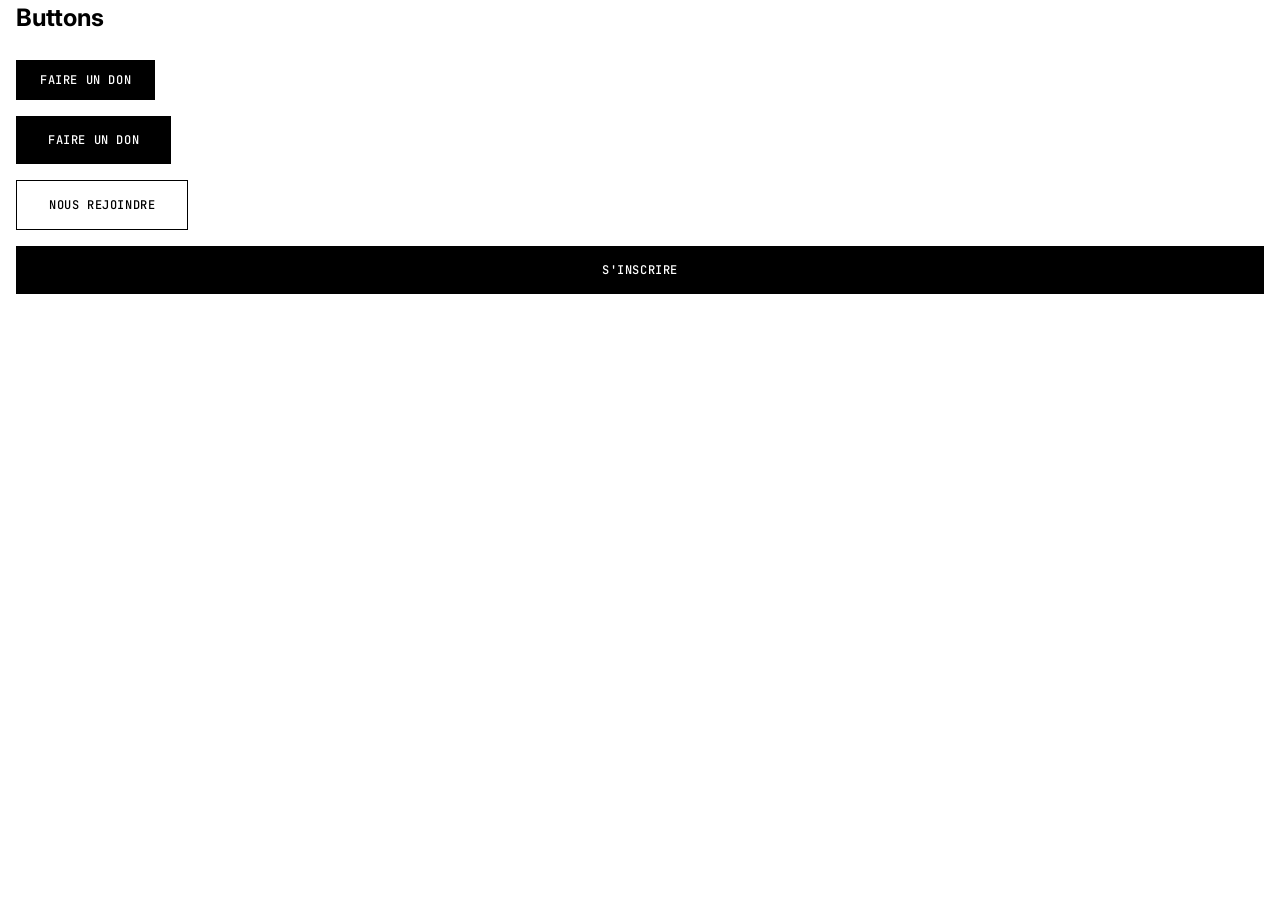
==== components.html @ 37925cc7 "refactor(component/button): rename css variables and update references in html" ====
<!DOCTYPE html>
<html lang="en">

<head>
    <meta charset="UTF-8">
    <meta name="viewport" content="width=device-width, initial-scale=1.0">
    <title>Components | Mayela</title>

    <link rel="preconnect" href="https://fonts.googleapis.com">
    <link rel="preconnect" href="https://fonts.gstatic.com" crossorigin>
    <link
        href="https://fonts.googleapis.com/css2?family=Inter:ital,opsz,wght@0,14..32,100..900;1,14..32,100..900&family=JetBrains+Mono:ital,wght@0,100..800;1,100..800&display=swap"
        rel="stylesheet">

    <link rel="stylesheet" href="css/index.css">
</head>

<body>

    <!-- Commencer sur la version mobile (mobile-first) -->
    <!-- Exemple component button -->
    <section class="layout-base">
        <h2>Buttons</h2>
        <br />
        <!-- les classe flex, column, flex-start sont dans le fichier css/tools/layout -->
        <div class="flex column flex-start">
            <!-- button primary [small] -->
            <button class="button__small button-primary">Faire un don</button>

            <!-- button primary -->
            <button class="button button-primary">Faire un don</button>

            <!-- button secondary -->
            <button class="button button-secondary">Nous rejoindre</button>

            <!-- button primary [Large] -->
            <button class="button__large button-primary">S'inscrire</button>
        </div>
    </section>

</body>

</html>
---- css/index.css ----
/* Base tools */
@import "./tools/reset.css";
@import "./tools/typography.css";
@import "./tools/layout.css";

/* components */
@import "./components/button.css";

/* sections */

/* Variable css */
:root {
  /* container */
  --container-padding: var(--space-xl);

  /* font */
  --font-mono: "JetBrains Mono", monospace;
  --font-sans: "inter", sans-serif;

  /* space */
  --space-base: 1rem;
  --space-xs: 0.375rem;
  --space-sm: 0.75rem;
  --space-md: 1.5rem;
  --space-lg: 2rem;

  /* text */
  --text-base: 16px;
  --text-xs: 12px;
  --text-sm: 14px;
  --text-md: var(--text-base);
  --text-lg: 18px;
  --text-xl: 24px;
  --text-2xl: 32px;

  /* Background */
  --background: #ffffff;
  --color: #ffffff;

  /* Buttons */
  --leading-button: 16px;
  --button-background-primary: #000000;
  --button-background-secondary: transparent;
  --button-color-primary: var(--color);
  --button-color-secondary: #000000;

  /* Border */
  --border-color-primary: #000000;
  --border-base: 0.666667px;
}

body {
  width: 100%;
  height: 100%;
  background-color: var(--background);
}
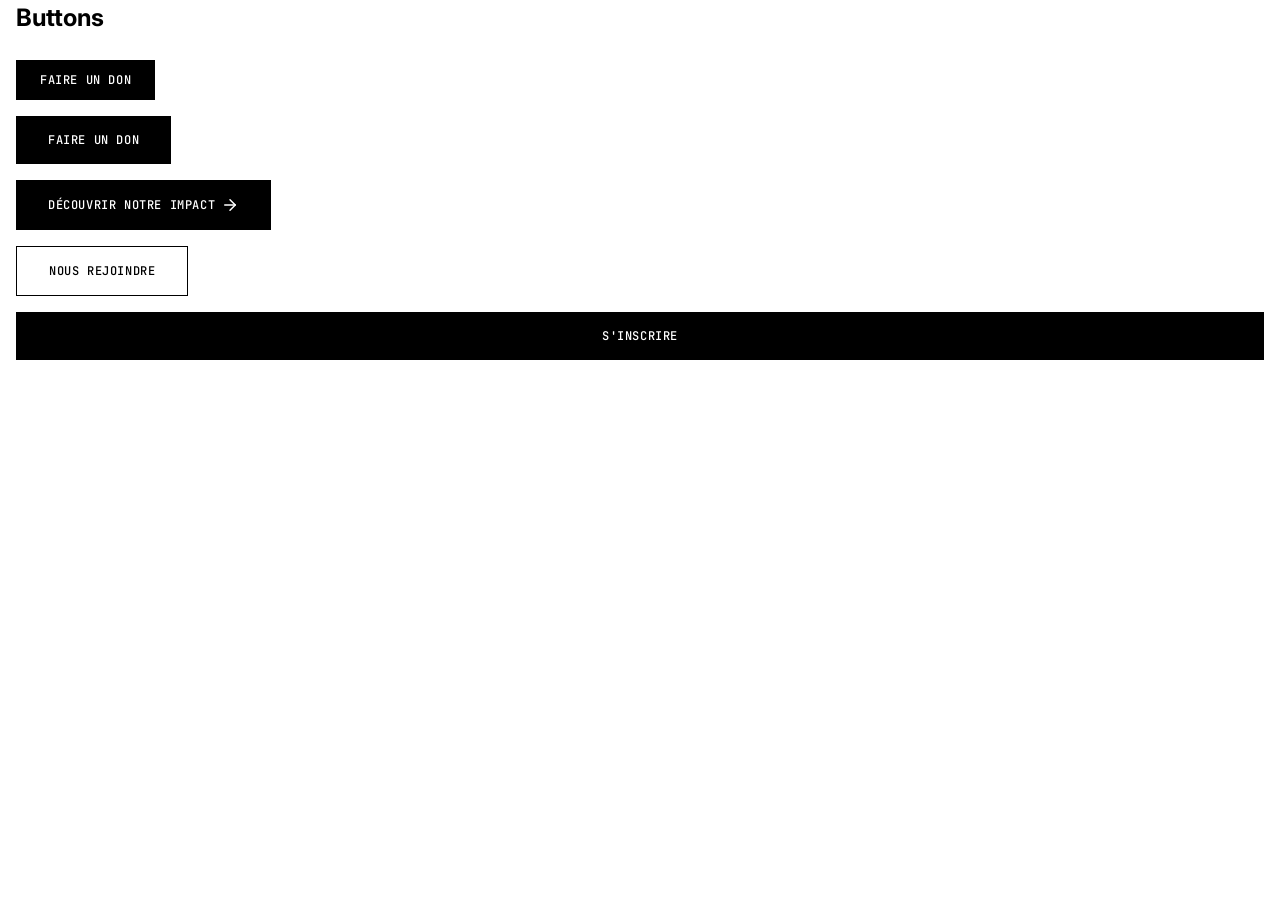
==== commit 66321bb6: "feat(component/button): add icon state" ====
--- a/components.html
+++ b/components.html
@@ -30,6 +30,17 @@
             <!-- button primary -->
             <button class="button button-primary">Faire un don</button>
 
+            <!-- button primary [icon] -->
+            <button class="button__icon button-primary">
+                Découvrir notre impact
+                <svg xmlns="http://www.w3.org/2000/svg" width="18" height="18" viewBox="0 0 24 24" fill="none"
+                    stroke="currentColor" stroke-width="2" stroke-linecap="round" stroke-linejoin="round"
+                    class="lucide lucide-arrow-right-icon lucide-arrow-right">
+                    <path d="M5 12h14" />
+                    <path d="m12 5 7 7-7 7" />
+                </svg>
+            </button>
+
             <!-- button secondary -->
             <button class="button button-secondary">Nous rejoindre</button>
 
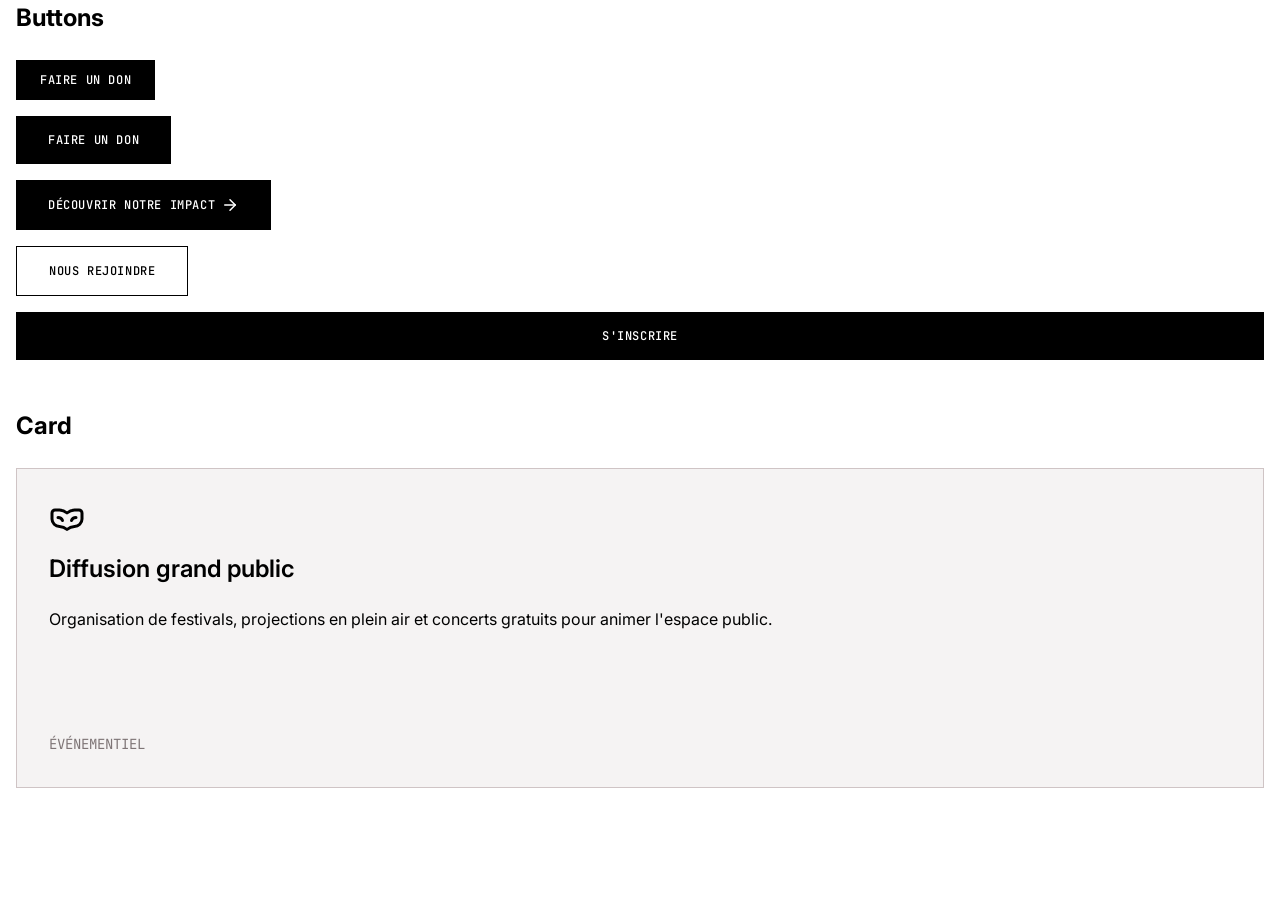
==== commit 8b508807: "feat(component/card): add card" ====
--- a/components.html
+++ b/components.html
@@ -49,6 +49,41 @@
         </div>
     </section>
 
+    <br />
+    <br />
+    <!--  -->
+
+    <section class="layout-base">
+        <h2>Card</h2>
+        <br />
+        <!-- les classe flex, column, flex-start sont dans le fichier css/tools/layout -->
+        <div class="flex column">
+            <div class="card">
+                <div class="card-top">
+                    <div class="flex column">
+                        <svg xmlns="http://www.w3.org/2000/svg" viewBox="0 0 24 24" fill="none" stroke="currentColor"
+                            stroke-width="2" stroke-linecap="round" stroke-linejoin="round" class="card-icon">
+                            <path d="M18 11c-1.5 0-2.5.5-3 2" />
+                            <path
+                                d="M4 6a2 2 0 0 0-2 2v4a5 5 0 0 0 5 5 8 8 0 0 1 5 2 8 8 0 0 1 5-2 5 5 0 0 0 5-5V8a2 2 0 0 0-2-2h-3a8 8 0 0 0-5 2 8 8 0 0 0-5-2z" />
+                            <path d="M6 11c1.5 0 2.5.5 3 2" />
+                        </svg>
+                        <h3 class="card-title">Diffusion grand public</h3>
+                        <p class="card-description">Organisation de festivals,
+                            projections en plein air et concerts gratuits pour animer l'espace public.</p>
+                    </div>
+                </div>
+                <div class="card-bottom">
+                    <span class="card-label">Événementiel</span>
+                </div>
+            </div>
+
+            <br />
+
+        </div>
+    </section>
+
+
 </body>
 
 </html>
--- a/css/index.css
+++ b/css/index.css
@@ -5,6 +5,7 @@
 
 /* components */
 @import "./components/button.css";
+@import "./components/card.css";
 
 /* sections */
 
@@ -36,6 +37,7 @@
   /* Background */
   --background: #ffffff;
   --color: #ffffff;
+  --color-secondary: rgb(126, 117, 118);
 
   /* Buttons */
   --leading-button: 16px;
@@ -46,7 +48,12 @@
 
   /* Border */
   --border-color-primary: #000000;
+  --border-color-secondary: rgb(207, 196, 197);
   --border-base: 0.666667px;
+
+  /* Card */
+  --background-card: #f5f3f3;
+  --leading-card: 32px;
 }
 
 body {
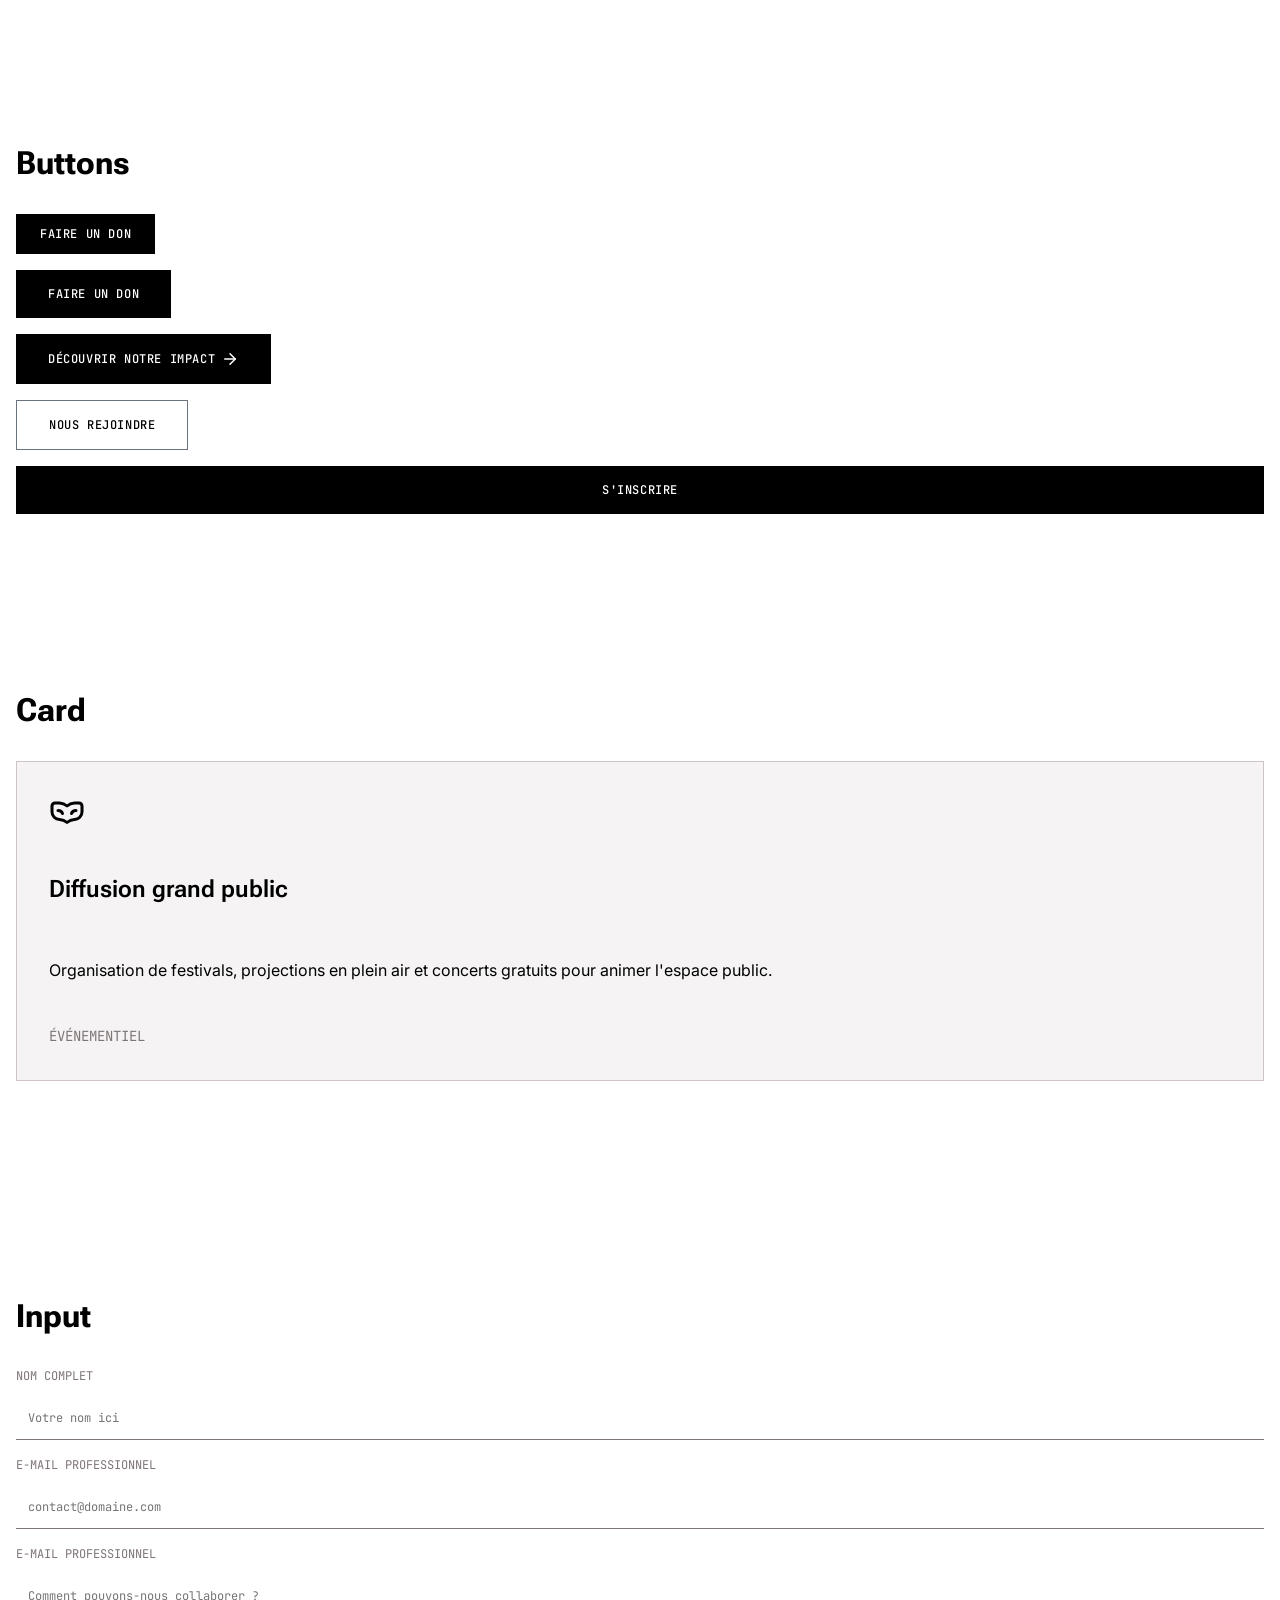
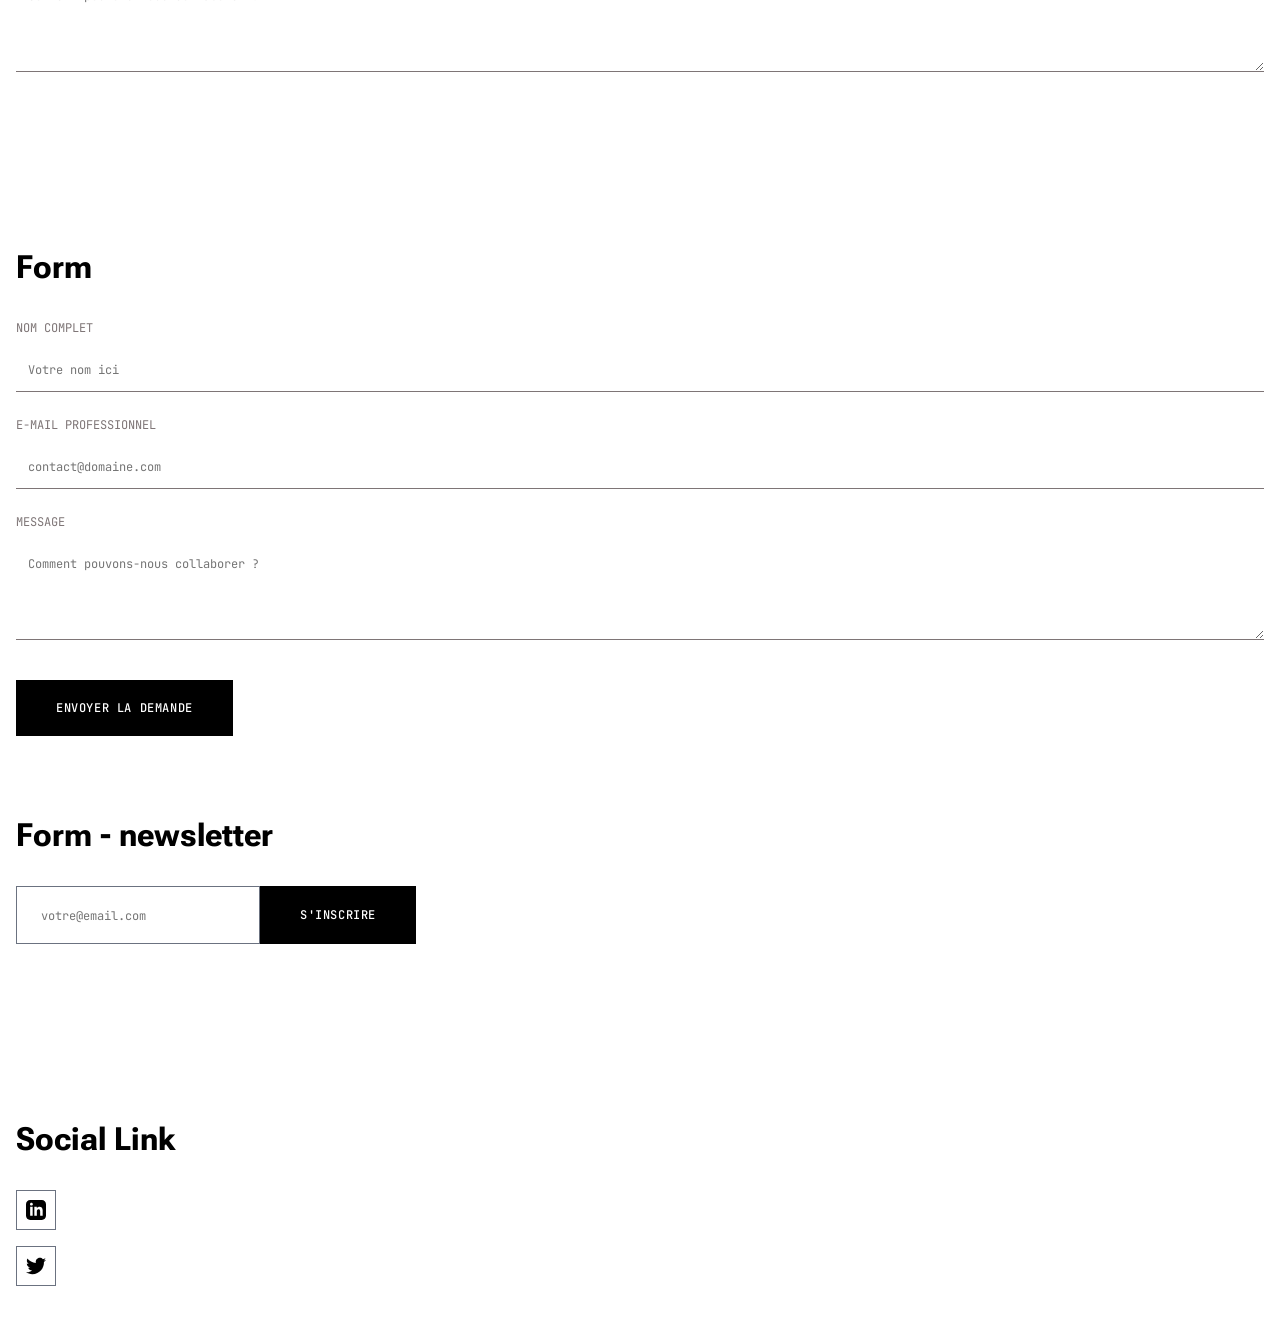
==== commit 14b79e4e: "feat(components): add Input, Form, Form-newslettern, Social Link" ====
--- a/components.html
+++ b/components.html
@@ -21,7 +21,6 @@
     <!-- Exemple component button -->
     <section class="layout-base">
         <h2>Buttons</h2>
-        <br />
         <!-- les classe flex, column, flex-start sont dans le fichier css/tools/layout -->
         <div class="flex column flex-start">
             <!-- button primary [small] -->
@@ -49,13 +48,10 @@
         </div>
     </section>
 
-    <br />
-    <br />
     <!--  -->
 
     <section class="layout-base">
         <h2>Card</h2>
-        <br />
         <!-- les classe flex, column, flex-start sont dans le fichier css/tools/layout -->
         <div class="flex column">
             <div class="card">
@@ -84,6 +80,108 @@
     </section>
 
 
+
+    <section class="layout-base">
+        <h2>Input</h2>
+        <!-- les classe flex, column, flex-start sont dans le fichier css/tools/layout -->
+        <div class="flex column">
+            <div class="input-group">
+                <label class="input-label" for="name">Nom Complet</label>
+                <input class="input" id="name" name="name" placeholder="Votre nom ici" type="text" autocomplete="name">
+            </div>
+
+            <div class="input-group">
+                <label class="input-label" for="email">E-mail Professionnel</label>
+                <input class="input" id="email" name="email" placeholder="contact@domaine.com" type="email"
+                    autocomplete="email">
+            </div>
+
+            <div class="input-group">
+                <label class="input-label" for="message">E-mail Professionnel</label>
+                <textarea class="textarea" id="message" name="message" placeholder="Comment pouvons-nous collaborer ?"
+                    type="email" autocomplete="message" rows="4"></textarea>
+            </div>
+        </div>
+    </section>
+
+    <section class="layout-base">
+        <h2>Form</h2>
+        <!-- les classe flex, column, flex-start sont dans le fichier css/tools/layout -->
+        <div class="flex column">
+            <form class="form">
+                <fieldset class="field">
+                    <legend>Vos informations</legend>
+                    <div class="input-group">
+                        <label class="input-label" for="name">Nom Complet</label>
+                        <input class="input" id="name" name="name" placeholder="Votre nom ici" type="text"
+                            autocomplete="name">
+                    </div>
+
+                    <div class="input-group">
+                        <label class="input-label" for="email">E-mail Professionnel</label>
+                        <input class="input" id="email" name="email" placeholder="contact@domaine.com" type="email"
+                            autocomplete="email">
+                    </div>
+
+                    <div class="input-group">
+                        <label class="input-label" for="message">Message</label>
+                        <textarea class="textarea" id="message" name="message"
+                            placeholder="Comment pouvons-nous collaborer ?" autocomplete="off" rows="4"></textarea>
+                    </div>
+                </fieldset>
+                <button class="button button-primary" type="submit">
+                    Envoyer la demande
+                </button>
+            </form>
+        </div>
+
+
+        <br>
+        <br>
+
+        <h2>Form - newsletter</h2>
+        <div class="flex column">
+            <form class="form__newsletter">
+                <fieldset>
+                    <legend>Vos informations</legend>
+                    <div class="input-group__newsletter">
+                        <input class="input__newsletter" id="email" name="email" placeholder="votre@email.com"
+                            type="email" autocomplete="name">
+                    </div>
+                </fieldset>
+                <button class="button button-primary" type="submit">
+                    S'inscrire
+                </button>
+            </form>
+        </div>
+    </section>
+
+
+    <section class="layout-base">
+        <h2>Social Link</h2>
+
+        <div class="flex column">
+            <a class="social-link" href="#">
+                <svg class="social-link__icon" viewBox="0 0 24 24">
+                    <path
+                        d="M19 0h-14c-2.761 0-5 2.239-5 5v14c0 2.761 2.239 5 5 5h14c2.762 0 5-2.239 5-5v-14c0-2.761-2.238-5-5-5zm-11 19h-3v-11h3v11zm-1.5-12.268c-.966 0-1.75-.79-1.75-1.764s.784-1.764 1.75-1.764 1.75.79 1.75 1.764-.783 1.764-1.75 1.764zm13.5 12.268h-3v-5.604c0-3.368-4-3.113-4 0v5.604h-3v-11h3v1.765c1.396-2.586 7-2.777 7 2.476v6.759z">
+                    </path>
+                </svg>
+            </a>
+
+            <a class="social-link" href="#">
+                <svg class="social-link__icon" viewBox="0 0 24 24">
+                    <path
+                        d="M24 4.557c-.883.392-1.832.656-2.828.775 1.017-.609 1.798-1.574 2.165-2.724-.951.564-2.005.974-3.127 1.195-.897-.957-2.178-1.555-3.594-1.555-3.179 0-5.515 2.966-4.797 6.045-4.091-.205-7.719-2.165-10.148-5.144-1.29 2.213-.669 5.108 1.523 6.574-.806-.026-1.566-.247-2.229-.616-.054 2.281 1.581 4.415 3.949 4.89-.693.188-1.452.232-2.224.084.626 1.956 2.444 3.379 4.6 3.419-2.07 1.623-4.678 2.348-7.29 2.04 2.179 1.397 4.768 2.212 7.548 2.212 9.142 0 14.307-7.721 13.995-14.646.962-.695 1.797-1.562 2.457-2.549z">
+                    </path>
+                </svg>
+            </a>
+
+
+        </div>
+    </section>
+
+
 </body>
 
 </html>
--- a/css/index.css
+++ b/css/index.css
@@ -1,3 +1,5 @@
+@import url("https://fonts.googleapis.com/css2?family=Roboto+Flex:opsz,wght,XOPQ,XTRA,YOPQ,YTDE,YTFI,YTLC,YTUC@8..144,100..1000,96,468,79,-203,738,514,712&display=swap");
+
 /* Base tools */
 @import "./tools/reset.css";
 @import "./tools/typography.css";
@@ -6,6 +8,9 @@
 /* components */
 @import "./components/button.css";
 @import "./components/card.css";
+@import "./components/input.css";
+@import "./components/form.css";
+@import "./components/social-link.css";
 
 /* sections */
 
@@ -47,7 +52,7 @@
   --button-color-secondary: #000000;
 
   /* Border */
-  --border-color-primary: #000000;
+  --border-color-primary: rgb(107, 114, 128);
   --border-color-secondary: rgb(207, 196, 197);
   --border-base: 0.666667px;
 
@@ -60,4 +65,190 @@
   width: 100%;
   height: 100%;
   background-color: var(--background);
-}
+  font-family: "Roboto Flex", sans-serif;
+}
+* {
+  scroll-behavior: smooth;
+}
+body p {
+  line-height: 2;
+}
+
+/* NAVEBAR STYLE */
+
+.navbar_bloc {
+  position: sticky;
+  top: 0px;
+
+  background-color: #fbf9f8;
+  padding-bottom: 1rem;
+  padding-top: 1rem;
+  border-bottom: 0.1px solid rgba(128, 128, 128, 0.466);
+}
+.navbar_bloc .base_width {
+  display: flex;
+  justify-content: space-between;
+  align-items: center;
+
+  flex-wrap: wrap;
+}
+.navbar_bloc .navbar_logo {
+  font-size: 1.5rem;
+  font-weight: bold;
+  text-transform: capitalize;
+}
+
+.navbar_bloc .base_width .navebar_links {
+  list-style-type: none;
+  list-style: none;
+  margin: 0;
+  padding: 0;
+
+  font-weight: 500;
+}
+.navbar_bloc .base_width .navebar_links li {
+  display: inline-block;
+}
+.navbar_bloc .base_width .navebar_links li a {
+  text-decoration: none;
+  display: inline-block;
+  padding: 0.5rem 0.1rem;
+  margin-left: 0.7rem;
+  margin-right: 0.7rem;
+  font-size: 0.96rem;
+
+  color: var(--color-secondary);
+  text-transform: capitalize;
+  border-bottom: 2px solid transparent;
+}
+.navbar_bloc .base_width .navebar_links li:first-child a {
+  color: var(--border-color-primary);
+  border-bottom: 2px solid var(--border-color-primary);
+}
+
+.navbar_bloc .base_width .navebar_links li:hover a {
+  color: var(--border-color-primary);
+  border-bottom: 2px solid var(--border-color-primary);
+}
+.navbar_bloc .navbar_btn_don {
+  color: var(--color);
+
+  transition: 0.3s all ease-in-out;
+}
+
+@media screen and (max-width: 768px) {
+  .navbar_bloc .base_width {
+    justify-content: center;
+    align-items: center;
+  }
+  .navbar_bloc .base_width .navebar_links {
+    width: 100%;
+    text-align: center;
+  }
+}
+
+/* header heros  */
+.hero_section {
+  background-color: rgb(255, 254, 254);
+  min-height: 65vh;
+  display: flex;
+  justify-content: space-between;
+  align-items: center;
+  padding-right: 5rem;
+  padding-left: 5rem;
+}
+.principal_container {
+  display: flex;
+  justify-content: space-around;
+  align-items: center;
+  gap: 52px;
+}
+
+.left_box .small_title {
+  color: var(--border-color-secondary);
+  font-size: 0.9rem;
+}
+
+.btn-group {
+  margin-top: 20px;
+  margin-bottom: 20px;
+  display: inline-flex;
+}
+.btn-group button:first-child {
+  margin-right: 2rem;
+}
+.left_box h1 {
+  font-weight: 500;
+  line-height: 1.1;
+}
+.left_box .description-title {
+  color: var(--color-secondary);
+}
+
+@media screen and (max-width: 768px) {
+  .hero_section {
+    padding-right: 0rem;
+    padding-left: 0rem;
+  }
+  .principal_container {
+    flex-wrap: wrap;
+    row-gap: 52px;
+    column-gap: 0px;
+  }
+
+  .left_box {
+    text-align: center;
+  }
+}
+
+@media screen and (max-width: 375px) {
+  .base_width {
+    width: 97%;
+    margin: auto;
+  }
+}
+
+/* NOS CHIFFRES */
+.chiffre_section {
+  background-color: var(--border-color-primary);
+  color: var(--color);
+}
+.chiffre_section h2 {
+  text-align: center;
+}
+
+.chiffre_section .chiffre_content {
+  display: flex;
+  justify-content: space-around;
+}
+
+.chiffre_section .chiffre_content .big_title_chiffre {
+  margin-top: 0.2rem;
+  margin-bottom: 2rem;
+  font-size: 2.5rem;
+  line-height: 3rem;
+  font-weight: 700;
+}
+.chiffre_section .chiffre_content article {
+  width: 30%;
+}
+.chiffre_section .chiffre_content .small_title {
+  text-transform: uppercase;
+  color: var(--border-color-secondary);
+}
+
+@media screen and (max-width: 768px) {
+  .chiffre_section .chiffre_content {
+    flex-wrap: wrap;
+  }
+  .chiffre_section .chiffre_content article {
+    width: 100%;
+  }
+
+  .chiffre_section .chiffre_content .big_title_chiffre {
+    margin-top: 0rem;
+    margin-bottom: 2rem;
+    font-size: 1.8rem;
+    line-height: 1rem;
+  }
+}
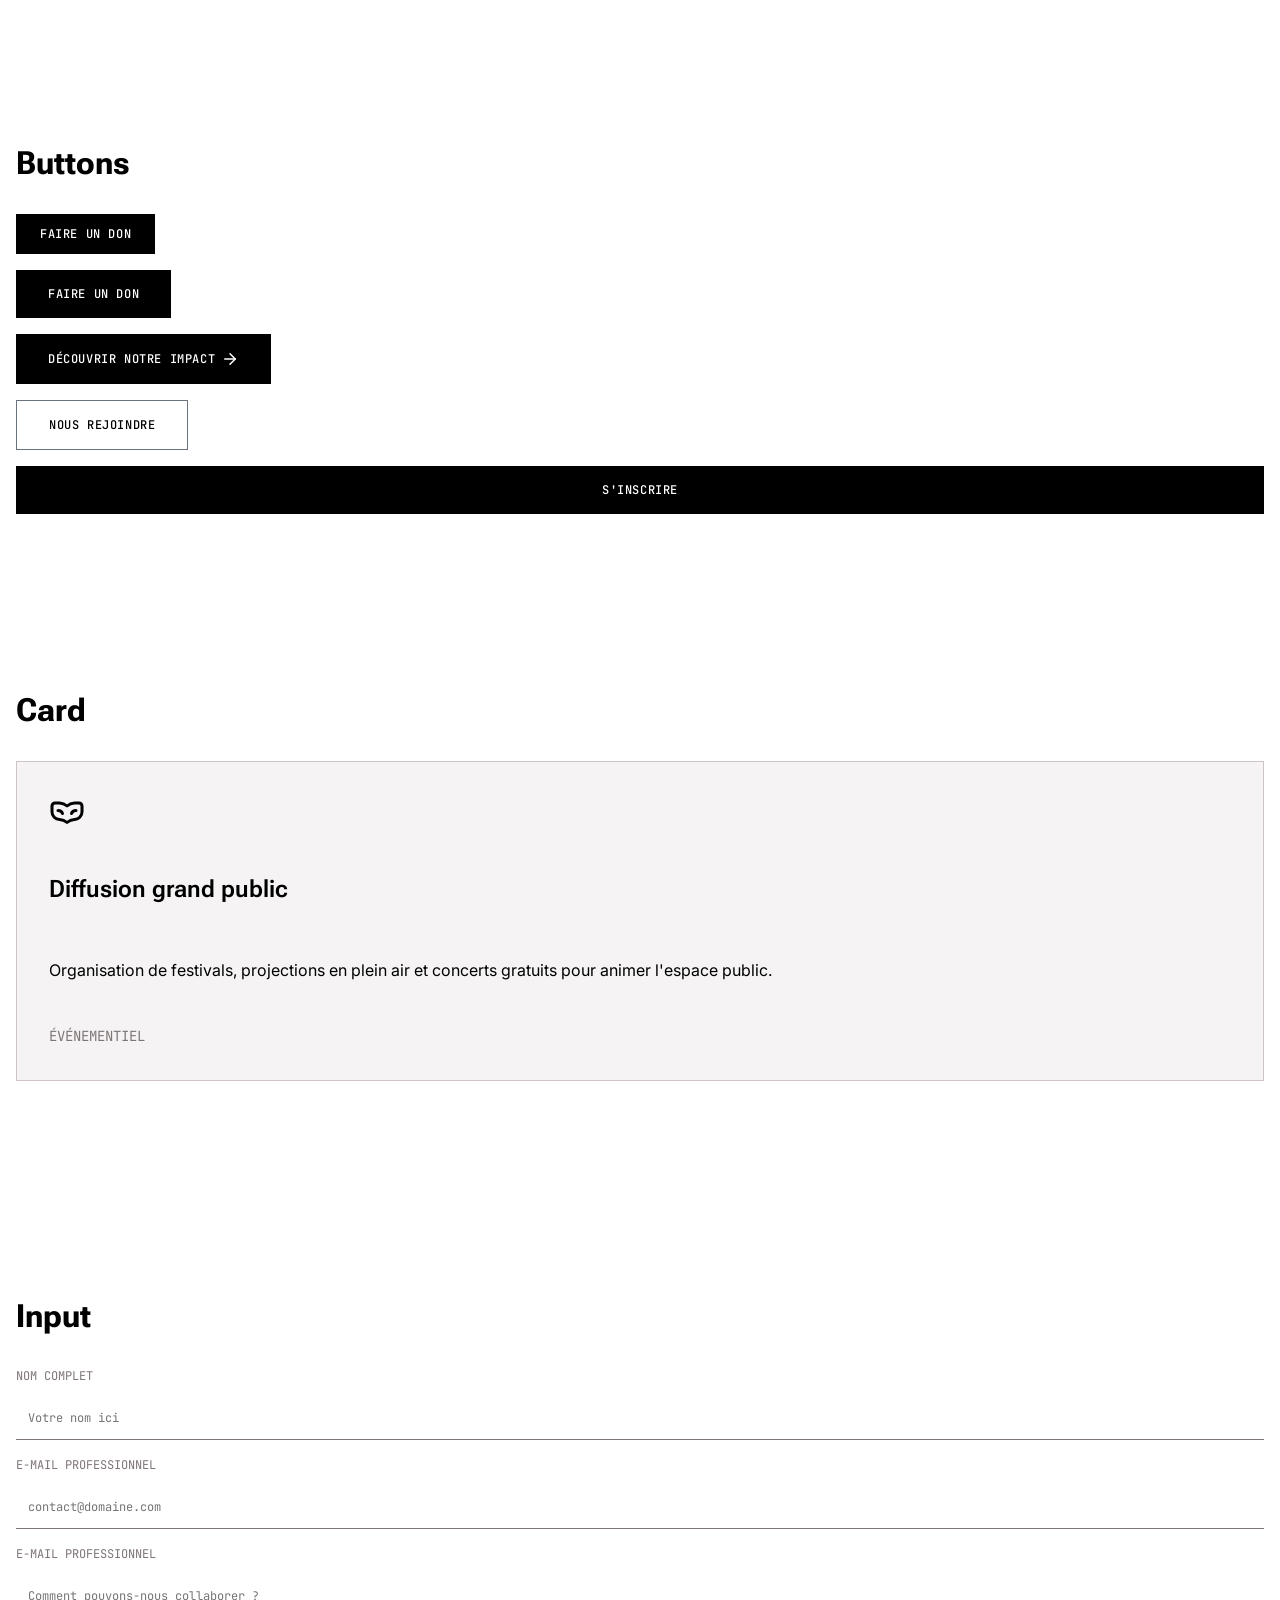
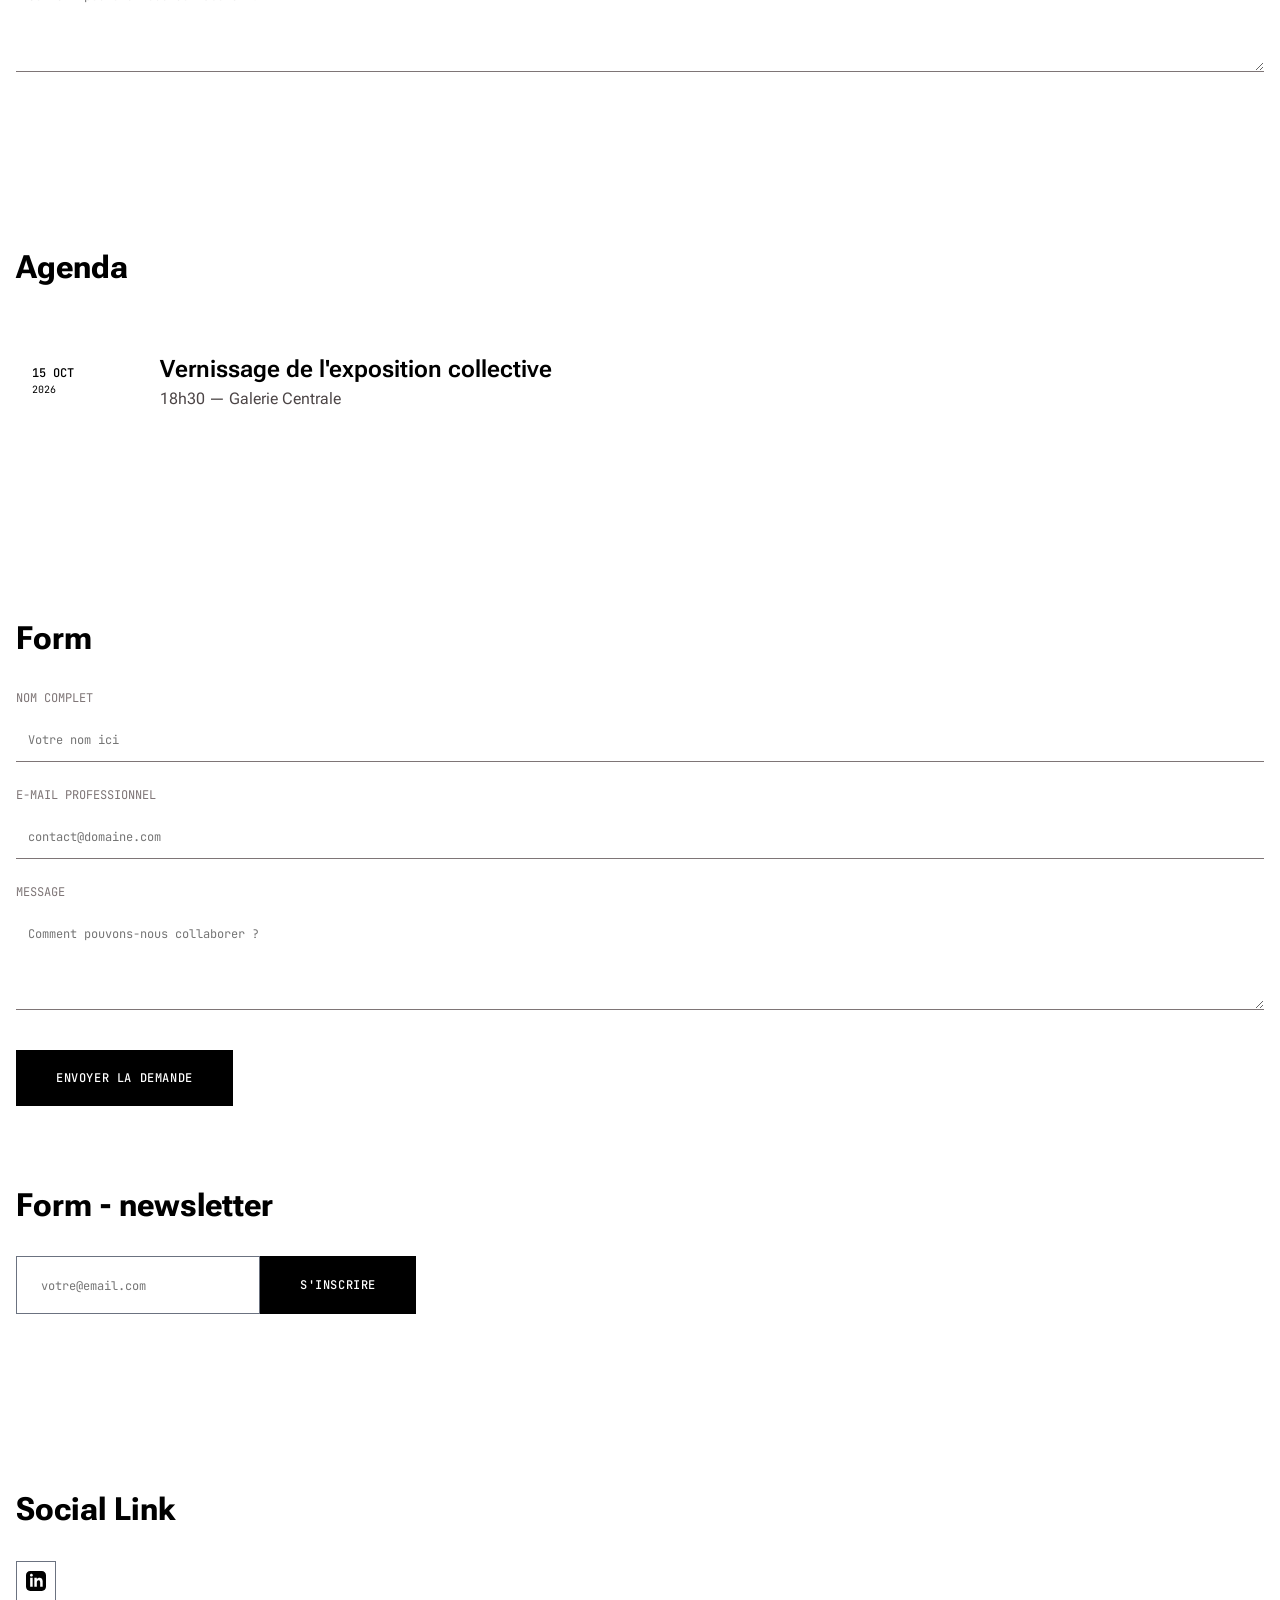
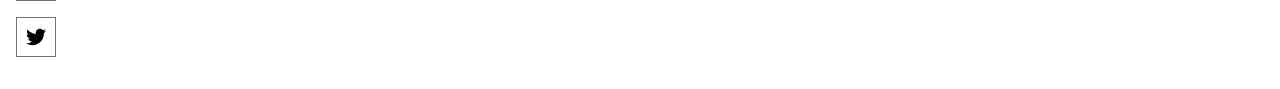
==== commit 4e25896b: "feat(component/agenda): add agenda-item" ====
--- a/components.html
+++ b/components.html
@@ -104,6 +104,28 @@
         </div>
     </section>
 
+
+    <section class="layout-base">
+        <h2>Agenda</h2>
+        <!-- les classe flex, column, flex-start sont dans le fichier css/tools/layout -->
+        <div class="flex column">
+            <div class="agenda-item">
+                <div class="agenda-item-left">
+                    <span>15 OCT</span>
+                    <span>2026</span>
+                </div>
+                <div class="agenda-item-right">
+                    <h4 class="agenda-item-right-title">Vernissage de l'exposition collective</h4>
+                    <span class="agenda-item-right-meta">18h30 — Galerie Centrale</span>
+                </div>
+                <svg xmlns="http://www.w3.org/2000/svg" viewBox="0 0 24 24" fill="none" stroke="currentColor"
+                    stroke-width="2" stroke-linecap="round" stroke-linejoin="round" class="agenda-item__icon">
+                    <path d="m9 18 6-6-6-6" />
+                </svg>
+            </div>
+        </div>
+    </section>
+
     <section class="layout-base">
         <h2>Form</h2>
         <!-- les classe flex, column, flex-start sont dans le fichier css/tools/layout -->
--- a/css/index.css
+++ b/css/index.css
@@ -11,9 +11,11 @@
 @import "./components/input.css";
 @import "./components/form.css";
 @import "./components/social-link.css";
+@import "./components/agenda-item.css";
 
 /* sections */
-
+@import "./sections/projects.css";
+@import "./sections/footer.css";
 /* Variable css */
 :root {
   /* container */
@@ -41,8 +43,10 @@
 
   /* Background */
   --background: #ffffff;
+  --background-agenda: rgb(228, 226, 226);
   --color: #ffffff;
   --color-secondary: rgb(126, 117, 118);
+  --color-secondary-agenda: rgb(76, 69, 70);
 
   /* Buttons */
   --leading-button: 16px;
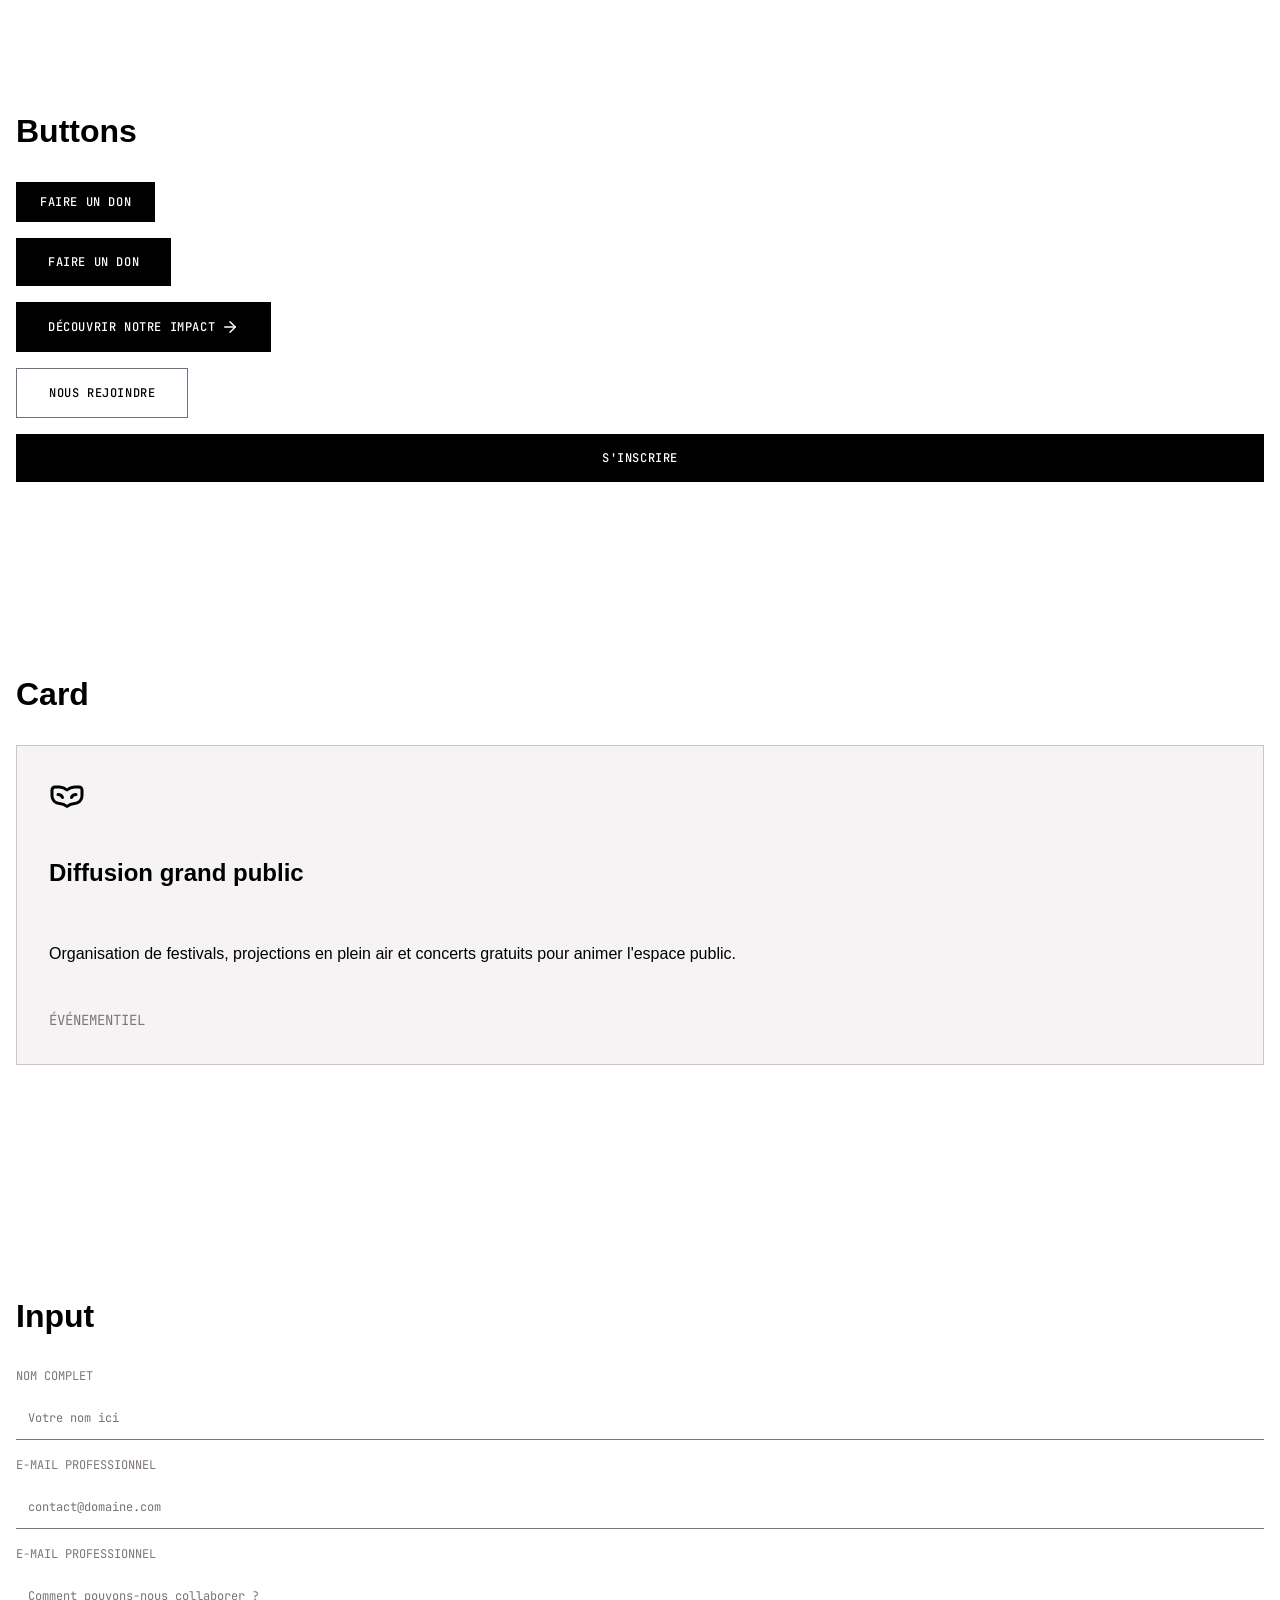
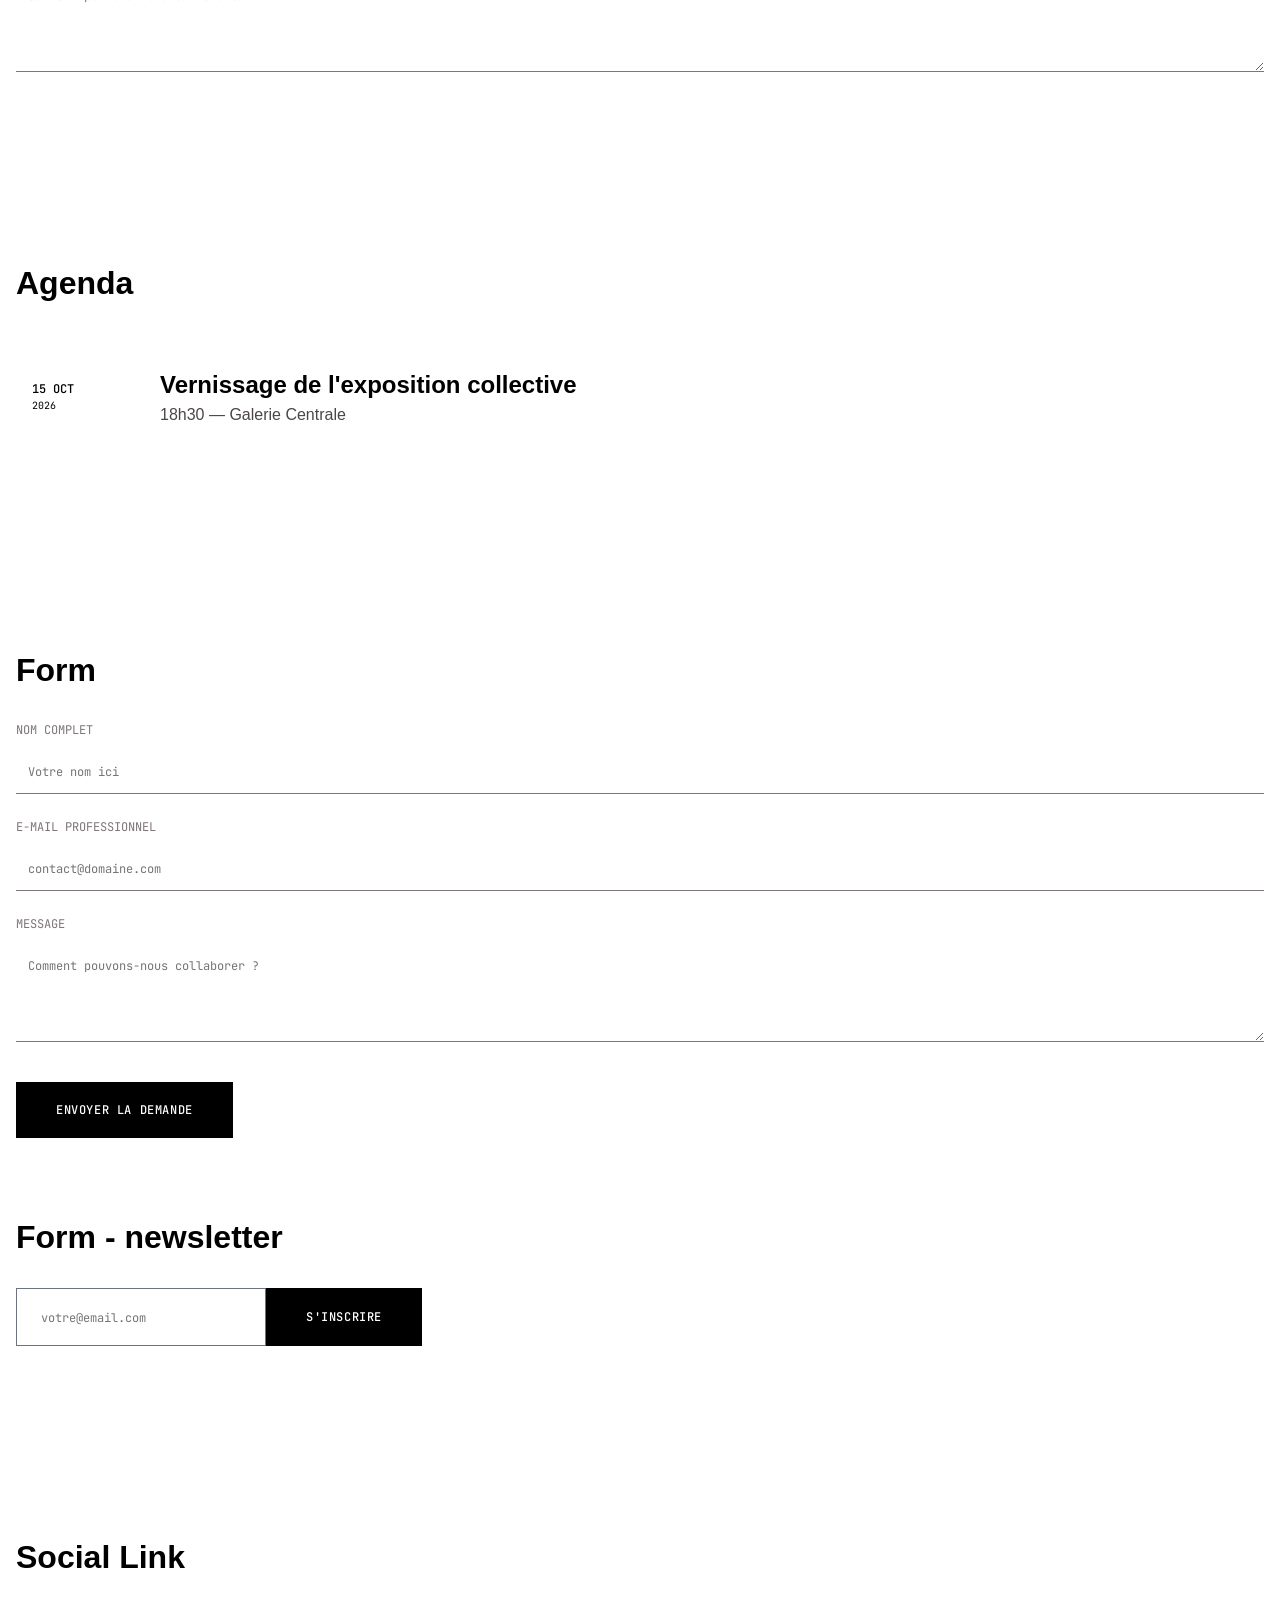
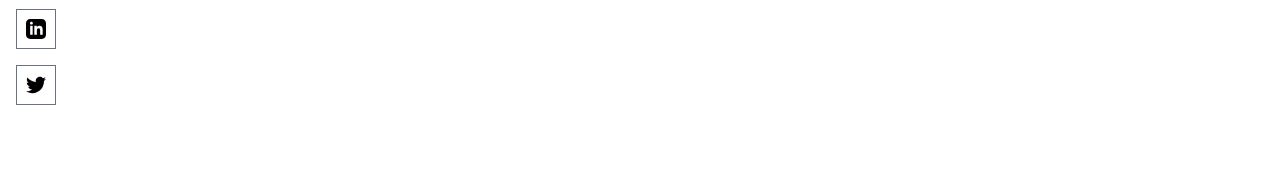
==== commit 920229d6: "chore: fix formatter" ====
--- a/components.html
+++ b/components.html
@@ -1,7 +1,6 @@
 <!DOCTYPE html>
 <html lang="en">
-
-<head>
+  <head>
     <meta charset="UTF-8">
     <meta name="viewport" content="width=device-width, initial-scale=1.0">
     <title>Components | Mayela</title>
@@ -9,201 +8,266 @@
     <link rel="preconnect" href="https://fonts.googleapis.com">
     <link rel="preconnect" href="https://fonts.gstatic.com" crossorigin>
     <link
-        href="https://fonts.googleapis.com/css2?family=Inter:ital,opsz,wght@0,14..32,100..900;1,14..32,100..900&family=JetBrains+Mono:ital,wght@0,100..800;1,100..800&display=swap"
-        rel="stylesheet">
+      href="https://fonts.googleapis.com/css2?family=Inter:ital,opsz,wght@0,14..32,100..900;1,14..32,100..900&family=JetBrains+Mono:ital,wght@0,100..800;1,100..800&display=swap"
+      rel="stylesheet"
+    >
 
     <link rel="stylesheet" href="css/index.css">
-</head>
-
-<body>
-
+  </head>
+
+  <body>
     <!-- Commencer sur la version mobile (mobile-first) -->
     <!-- Exemple component button -->
     <section class="layout-base">
-        <h2>Buttons</h2>
-        <!-- les classe flex, column, flex-start sont dans le fichier css/tools/layout -->
-        <div class="flex column flex-start">
-            <!-- button primary [small] -->
-            <button class="button__small button-primary">Faire un don</button>
-
-            <!-- button primary -->
-            <button class="button button-primary">Faire un don</button>
-
-            <!-- button primary [icon] -->
-            <button class="button__icon button-primary">
-                Découvrir notre impact
-                <svg xmlns="http://www.w3.org/2000/svg" width="18" height="18" viewBox="0 0 24 24" fill="none"
-                    stroke="currentColor" stroke-width="2" stroke-linecap="round" stroke-linejoin="round"
-                    class="lucide lucide-arrow-right-icon lucide-arrow-right">
-                    <path d="M5 12h14" />
-                    <path d="m12 5 7 7-7 7" />
-                </svg>
-            </button>
-
-            <!-- button secondary -->
-            <button class="button button-secondary">Nous rejoindre</button>
-
-            <!-- button primary [Large] -->
-            <button class="button__large button-primary">S'inscrire</button>
-        </div>
+      <h2>Buttons</h2>
+      <!-- les classe flex, column, flex-start sont dans le fichier css/tools/layout -->
+      <div class="flex column flex-start">
+        <!-- button primary [small] -->
+        <button class="button__small button-primary">Faire un don</button>
+
+        <!-- button primary -->
+        <button class="button button-primary">Faire un don</button>
+
+        <!-- button primary [icon] -->
+        <button class="button__icon button-primary">
+          Découvrir notre impact
+          <svg
+            xmlns="http://www.w3.org/2000/svg"
+            width="18"
+            height="18"
+            viewBox="0 0 24 24"
+            fill="none"
+            stroke="currentColor"
+            stroke-width="2"
+            stroke-linecap="round"
+            stroke-linejoin="round"
+            class="lucide lucide-arrow-right-icon lucide-arrow-right"
+          >
+            <path d="M5 12h14" />
+            <path d="m12 5 7 7-7 7" />
+          </svg>
+        </button>
+
+        <!-- button secondary -->
+        <button class="button button-secondary">Nous rejoindre</button>
+
+        <!-- button primary [Large] -->
+        <button class="button__large button-primary">S'inscrire</button>
+      </div>
     </section>
 
     <!--  -->
 
     <section class="layout-base">
-        <h2>Card</h2>
-        <!-- les classe flex, column, flex-start sont dans le fichier css/tools/layout -->
-        <div class="flex column">
-            <div class="card">
-                <div class="card-top">
-                    <div class="flex column">
-                        <svg xmlns="http://www.w3.org/2000/svg" viewBox="0 0 24 24" fill="none" stroke="currentColor"
-                            stroke-width="2" stroke-linecap="round" stroke-linejoin="round" class="card-icon">
-                            <path d="M18 11c-1.5 0-2.5.5-3 2" />
-                            <path
-                                d="M4 6a2 2 0 0 0-2 2v4a5 5 0 0 0 5 5 8 8 0 0 1 5 2 8 8 0 0 1 5-2 5 5 0 0 0 5-5V8a2 2 0 0 0-2-2h-3a8 8 0 0 0-5 2 8 8 0 0 0-5-2z" />
-                            <path d="M6 11c1.5 0 2.5.5 3 2" />
-                        </svg>
-                        <h3 class="card-title">Diffusion grand public</h3>
-                        <p class="card-description">Organisation de festivals,
-                            projections en plein air et concerts gratuits pour animer l'espace public.</p>
-                    </div>
-                </div>
-                <div class="card-bottom">
-                    <span class="card-label">Événementiel</span>
-                </div>
-            </div>
-
-            <br />
-
-        </div>
-    </section>
-
-
-
-    <section class="layout-base">
-        <h2>Input</h2>
-        <!-- les classe flex, column, flex-start sont dans le fichier css/tools/layout -->
-        <div class="flex column">
+      <h2>Card</h2>
+      <!-- les classe flex, column, flex-start sont dans le fichier css/tools/layout -->
+      <div class="flex column">
+        <div class="card">
+          <div class="card-top">
+            <div class="flex column">
+              <svg
+                xmlns="http://www.w3.org/2000/svg"
+                viewBox="0 0 24 24"
+                fill="none"
+                stroke="currentColor"
+                stroke-width="2"
+                stroke-linecap="round"
+                stroke-linejoin="round"
+                class="card-icon"
+              >
+                <path d="M18 11c-1.5 0-2.5.5-3 2" />
+                <path
+                  d="M4 6a2 2 0 0 0-2 2v4a5 5 0 0 0 5 5 8 8 0 0 1 5 2 8 8 0 0 1 5-2 5 5 0 0 0 5-5V8a2 2 0 0 0-2-2h-3a8 8 0 0 0-5 2 8 8 0 0 0-5-2z"
+                />
+                <path d="M6 11c1.5 0 2.5.5 3 2" />
+              </svg>
+              <h3 class="card-title">Diffusion grand public</h3>
+              <p class="card-description">
+                Organisation de festivals, projections en plein air et concerts
+                gratuits pour animer l'espace public.
+              </p>
+            </div>
+          </div>
+          <div class="card-bottom">
+            <span class="card-label">Événementiel</span>
+          </div>
+        </div>
+
+        <br>
+      </div>
+    </section>
+
+    <section class="layout-base">
+      <h2>Input</h2>
+      <!-- les classe flex, column, flex-start sont dans le fichier css/tools/layout -->
+      <div class="flex column">
+        <div class="input-group">
+          <label class="input-label" for="name">Nom Complet</label>
+          <input
+            class="input"
+            id="name"
+            name="name"
+            placeholder="Votre nom ici"
+            type="text"
+            autocomplete="name"
+          >
+        </div>
+
+        <div class="input-group">
+          <label class="input-label" for="email">E-mail Professionnel</label>
+          <input
+            class="input"
+            id="email"
+            name="email"
+            placeholder="contact@domaine.com"
+            type="email"
+            autocomplete="email"
+          >
+        </div>
+
+        <div class="input-group">
+          <label class="input-label" for="message">E-mail Professionnel</label>
+          <textarea
+            class="textarea"
+            id="message"
+            name="message"
+            placeholder="Comment pouvons-nous collaborer ?"
+            type="email"
+            autocomplete="message"
+            rows="4"
+          ></textarea>
+        </div>
+      </div>
+    </section>
+
+    <section class="layout-base">
+      <h2>Agenda</h2>
+      <!-- les classe flex, column, flex-start sont dans le fichier css/tools/layout -->
+      <div class="flex column">
+        <div class="agenda-item">
+          <div class="agenda-item-left">
+            <span>15 OCT</span>
+            <span>2026</span>
+          </div>
+          <div class="agenda-item-right">
+            <h4 class="agenda-item-right-title">
+              Vernissage de l'exposition collective
+            </h4>
+            <span class="agenda-item-right-meta">18h30 — Galerie Centrale</span>
+          </div>
+          <svg
+            xmlns="http://www.w3.org/2000/svg"
+            viewBox="0 0 24 24"
+            fill="none"
+            stroke="currentColor"
+            stroke-width="2"
+            stroke-linecap="round"
+            stroke-linejoin="round"
+            class="agenda-item__icon"
+          >
+            <path d="m9 18 6-6-6-6" />
+          </svg>
+        </div>
+      </div>
+    </section>
+
+    <section class="layout-base">
+      <h2>Form</h2>
+      <!-- les classe flex, column, flex-start sont dans le fichier css/tools/layout -->
+      <div class="flex column">
+        <form class="form">
+          <fieldset class="field">
+            <legend>Vos informations</legend>
             <div class="input-group">
-                <label class="input-label" for="name">Nom Complet</label>
-                <input class="input" id="name" name="name" placeholder="Votre nom ici" type="text" autocomplete="name">
+              <label class="input-label" for="name">Nom Complet</label>
+              <input
+                class="input"
+                id="name"
+                name="name"
+                placeholder="Votre nom ici"
+                type="text"
+                autocomplete="name"
+              >
             </div>
 
             <div class="input-group">
-                <label class="input-label" for="email">E-mail Professionnel</label>
-                <input class="input" id="email" name="email" placeholder="contact@domaine.com" type="email"
-                    autocomplete="email">
+              <label class="input-label" for="email"
+                >E-mail Professionnel</label
+              >
+              <input
+                class="input"
+                id="email"
+                name="email"
+                placeholder="contact@domaine.com"
+                type="email"
+                autocomplete="email"
+              >
             </div>
 
             <div class="input-group">
-                <label class="input-label" for="message">E-mail Professionnel</label>
-                <textarea class="textarea" id="message" name="message" placeholder="Comment pouvons-nous collaborer ?"
-                    type="email" autocomplete="message" rows="4"></textarea>
-            </div>
-        </div>
-    </section>
-
-
-    <section class="layout-base">
-        <h2>Agenda</h2>
-        <!-- les classe flex, column, flex-start sont dans le fichier css/tools/layout -->
-        <div class="flex column">
-            <div class="agenda-item">
-                <div class="agenda-item-left">
-                    <span>15 OCT</span>
-                    <span>2026</span>
-                </div>
-                <div class="agenda-item-right">
-                    <h4 class="agenda-item-right-title">Vernissage de l'exposition collective</h4>
-                    <span class="agenda-item-right-meta">18h30 — Galerie Centrale</span>
-                </div>
-                <svg xmlns="http://www.w3.org/2000/svg" viewBox="0 0 24 24" fill="none" stroke="currentColor"
-                    stroke-width="2" stroke-linecap="round" stroke-linejoin="round" class="agenda-item__icon">
-                    <path d="m9 18 6-6-6-6" />
-                </svg>
-            </div>
-        </div>
-    </section>
-
-    <section class="layout-base">
-        <h2>Form</h2>
-        <!-- les classe flex, column, flex-start sont dans le fichier css/tools/layout -->
-        <div class="flex column">
-            <form class="form">
-                <fieldset class="field">
-                    <legend>Vos informations</legend>
-                    <div class="input-group">
-                        <label class="input-label" for="name">Nom Complet</label>
-                        <input class="input" id="name" name="name" placeholder="Votre nom ici" type="text"
-                            autocomplete="name">
-                    </div>
-
-                    <div class="input-group">
-                        <label class="input-label" for="email">E-mail Professionnel</label>
-                        <input class="input" id="email" name="email" placeholder="contact@domaine.com" type="email"
-                            autocomplete="email">
-                    </div>
-
-                    <div class="input-group">
-                        <label class="input-label" for="message">Message</label>
-                        <textarea class="textarea" id="message" name="message"
-                            placeholder="Comment pouvons-nous collaborer ?" autocomplete="off" rows="4"></textarea>
-                    </div>
-                </fieldset>
-                <button class="button button-primary" type="submit">
-                    Envoyer la demande
-                </button>
-            </form>
-        </div>
-
-
-        <br>
-        <br>
-
-        <h2>Form - newsletter</h2>
-        <div class="flex column">
-            <form class="form__newsletter">
-                <fieldset>
-                    <legend>Vos informations</legend>
-                    <div class="input-group__newsletter">
-                        <input class="input__newsletter" id="email" name="email" placeholder="votre@email.com"
-                            type="email" autocomplete="name">
-                    </div>
-                </fieldset>
-                <button class="button button-primary" type="submit">
-                    S'inscrire
-                </button>
-            </form>
-        </div>
-    </section>
-
-
-    <section class="layout-base">
-        <h2>Social Link</h2>
-
-        <div class="flex column">
-            <a class="social-link" href="#">
-                <svg class="social-link__icon" viewBox="0 0 24 24">
-                    <path
-                        d="M19 0h-14c-2.761 0-5 2.239-5 5v14c0 2.761 2.239 5 5 5h14c2.762 0 5-2.239 5-5v-14c0-2.761-2.238-5-5-5zm-11 19h-3v-11h3v11zm-1.5-12.268c-.966 0-1.75-.79-1.75-1.764s.784-1.764 1.75-1.764 1.75.79 1.75 1.764-.783 1.764-1.75 1.764zm13.5 12.268h-3v-5.604c0-3.368-4-3.113-4 0v5.604h-3v-11h3v1.765c1.396-2.586 7-2.777 7 2.476v6.759z">
-                    </path>
-                </svg>
-            </a>
-
-            <a class="social-link" href="#">
-                <svg class="social-link__icon" viewBox="0 0 24 24">
-                    <path
-                        d="M24 4.557c-.883.392-1.832.656-2.828.775 1.017-.609 1.798-1.574 2.165-2.724-.951.564-2.005.974-3.127 1.195-.897-.957-2.178-1.555-3.594-1.555-3.179 0-5.515 2.966-4.797 6.045-4.091-.205-7.719-2.165-10.148-5.144-1.29 2.213-.669 5.108 1.523 6.574-.806-.026-1.566-.247-2.229-.616-.054 2.281 1.581 4.415 3.949 4.89-.693.188-1.452.232-2.224.084.626 1.956 2.444 3.379 4.6 3.419-2.07 1.623-4.678 2.348-7.29 2.04 2.179 1.397 4.768 2.212 7.548 2.212 9.142 0 14.307-7.721 13.995-14.646.962-.695 1.797-1.562 2.457-2.549z">
-                    </path>
-                </svg>
-            </a>
-
-
-        </div>
-    </section>
-
-
-</body>
-
-</html>+              <label class="input-label" for="message">Message</label>
+              <textarea
+                class="textarea"
+                id="message"
+                name="message"
+                placeholder="Comment pouvons-nous collaborer ?"
+                autocomplete="off"
+                rows="4"
+              ></textarea>
+            </div>
+          </fieldset>
+          <button class="button button-primary" type="submit">
+            Envoyer la demande
+          </button>
+        </form>
+      </div>
+
+      <br>
+      <br>
+
+      <h2>Form - newsletter</h2>
+      <div class="flex column">
+        <form class="form__newsletter">
+          <fieldset>
+            <legend>Vos informations</legend>
+            <div class="input-group__newsletter">
+              <input
+                class="input__newsletter"
+                id="email"
+                name="email"
+                placeholder="votre@email.com"
+                type="email"
+                autocomplete="name"
+              >
+            </div>
+          </fieldset>
+          <button class="button button-primary" type="submit">
+            S'inscrire
+          </button>
+        </form>
+      </div>
+    </section>
+
+    <section class="layout-base">
+      <h2>Social Link</h2>
+
+      <div class="flex column">
+        <a class="social-link" href="#">
+          <svg class="social-link__icon" viewBox="0 0 24 24">
+            <path
+              d="M19 0h-14c-2.761 0-5 2.239-5 5v14c0 2.761 2.239 5 5 5h14c2.762 0 5-2.239 5-5v-14c0-2.761-2.238-5-5-5zm-11 19h-3v-11h3v11zm-1.5-12.268c-.966 0-1.75-.79-1.75-1.764s.784-1.764 1.75-1.764 1.75.79 1.75 1.764-.783 1.764-1.75 1.764zm13.5 12.268h-3v-5.604c0-3.368-4-3.113-4 0v5.604h-3v-11h3v1.765c1.396-2.586 7-2.777 7 2.476v6.759z"
+            ></path>
+          </svg>
+        </a>
+
+        <a class="social-link" href="#">
+          <svg class="social-link__icon" viewBox="0 0 24 24">
+            <path
+              d="M24 4.557c-.883.392-1.832.656-2.828.775 1.017-.609 1.798-1.574 2.165-2.724-.951.564-2.005.974-3.127 1.195-.897-.957-2.178-1.555-3.594-1.555-3.179 0-5.515 2.966-4.797 6.045-4.091-.205-7.719-2.165-10.148-5.144-1.29 2.213-.669 5.108 1.523 6.574-.806-.026-1.566-.247-2.229-.616-.054 2.281 1.581 4.415 3.949 4.89-.693.188-1.452.232-2.224.084.626 1.956 2.444 3.379 4.6 3.419-2.07 1.623-4.678 2.348-7.29 2.04 2.179 1.397 4.768 2.212 7.548 2.212 9.142 0 14.307-7.721 13.995-14.646.962-.695 1.797-1.562 2.457-2.549z"
+            ></path>
+          </svg>
+        </a>
+      </div>
+    </section>
+  </body>
+</html>
--- a/css/index.css
+++ b/css/index.css
@@ -1,5 +1,3 @@
-@import url("https://fonts.googleapis.com/css2?family=Roboto+Flex:opsz,wght,XOPQ,XTRA,YOPQ,YTDE,YTFI,YTLC,YTUC@8..144,100..1000,96,468,79,-203,738,514,712&display=swap");
-
 /* Base tools */
 @import "./tools/reset.css";
 @import "./tools/typography.css";
@@ -14,8 +12,11 @@
 @import "./components/agenda-item.css";
 
 /* sections */
+@import "./sections/form.css";
 @import "./sections/projects.css";
+@import "./sections/agenda.css";
 @import "./sections/footer.css";
+
 /* Variable css */
 :root {
   /* container */
@@ -23,7 +24,7 @@
 
   /* font */
   --font-mono: "JetBrains Mono", monospace;
-  --font-sans: "inter", sans-serif;
+  --font-sans: "Hanken Grotesk", sans-serif;
 
   /* space */
   --space-base: 1rem;
@@ -31,6 +32,12 @@
   --space-sm: 0.75rem;
   --space-md: 1.5rem;
   --space-lg: 2rem;
+  --space-xlg: 5rem;
+  --space-xl: 2.5rem;
+  --space-2xl: 3rem;
+  --space-3xl: 3.5rem;
+  --space-4xl: 4rem;
+  --space-section: 5rem;
 
   /* text */
   --text-base: 16px;
@@ -40,16 +47,29 @@
   --text-lg: 18px;
   --text-xl: 24px;
   --text-2xl: 32px;
+  --text-3xl: 48px;
+
+  /* line-height */
+  --leading-xs: 12px;
+  --leading-sm: 14px;
+  --leading-1: 16px;
+  --leading-2: 18px;
+  --leading-3: 24px;
+  --leading-4: 32px;
+  --leading-5: 48px;
 
   /* Background */
   --background: #ffffff;
+  --background-secondary: rgb(239, 237, 237);
   --background-agenda: rgb(228, 226, 226);
+
+  /* Color */
   --color: #ffffff;
+  --color-foreground: #000000;
   --color-secondary: rgb(126, 117, 118);
   --color-secondary-agenda: rgb(76, 69, 70);
 
   /* Buttons */
-  --leading-button: 16px;
   --button-background-primary: #000000;
   --button-background-secondary: transparent;
   --button-color-primary: var(--color);
@@ -69,11 +89,13 @@
   width: 100%;
   height: 100%;
   background-color: var(--background);
-  font-family: "Roboto Flex", sans-serif;
-}
+  font-family: var(--font-sans), sans-serif;
+}
+
 * {
   scroll-behavior: smooth;
 }
+
 body p {
   line-height: 2;
 }
@@ -89,6 +111,7 @@
   padding-top: 1rem;
   border-bottom: 0.1px solid rgba(128, 128, 128, 0.466);
 }
+
 .navbar_bloc .base_width {
   display: flex;
   justify-content: space-between;
@@ -96,6 +119,7 @@
 
   flex-wrap: wrap;
 }
+
 .navbar_bloc .navbar_logo {
   font-size: 1.5rem;
   font-weight: bold;
@@ -110,9 +134,11 @@
 
   font-weight: 500;
 }
+
 .navbar_bloc .base_width .navebar_links li {
   display: inline-block;
 }
+
 .navbar_bloc .base_width .navebar_links li a {
   text-decoration: none;
   display: inline-block;
@@ -125,6 +151,7 @@
   text-transform: capitalize;
   border-bottom: 2px solid transparent;
 }
+
 .navbar_bloc .base_width .navebar_links li:first-child a {
   color: var(--border-color-primary);
   border-bottom: 2px solid var(--border-color-primary);
@@ -134,6 +161,7 @@
   color: var(--border-color-primary);
   border-bottom: 2px solid var(--border-color-primary);
 }
+
 .navbar_bloc .navbar_btn_don {
   color: var(--color);
 
@@ -145,6 +173,7 @@
     justify-content: center;
     align-items: center;
   }
+
   .navbar_bloc .base_width .navebar_links {
     width: 100%;
     text-align: center;
@@ -161,6 +190,7 @@
   padding-right: 5rem;
   padding-left: 5rem;
 }
+
 .principal_container {
   display: flex;
   justify-content: space-around;
@@ -178,13 +208,16 @@
   margin-bottom: 20px;
   display: inline-flex;
 }
+
 .btn-group button:first-child {
   margin-right: 2rem;
 }
+
 .left_box h1 {
   font-weight: 500;
   line-height: 1.1;
 }
+
 .left_box .description-title {
   color: var(--color-secondary);
 }
@@ -194,6 +227,7 @@
     padding-right: 0rem;
     padding-left: 0rem;
   }
+
   .principal_container {
     flex-wrap: wrap;
     row-gap: 52px;
@@ -217,6 +251,7 @@
   background-color: var(--border-color-primary);
   color: var(--color);
 }
+
 .chiffre_section h2 {
   text-align: center;
 }
@@ -233,9 +268,11 @@
   line-height: 3rem;
   font-weight: 700;
 }
+
 .chiffre_section .chiffre_content article {
   width: 30%;
 }
+
 .chiffre_section .chiffre_content .small_title {
   text-transform: uppercase;
   color: var(--border-color-secondary);
@@ -245,6 +282,7 @@
   .chiffre_section .chiffre_content {
     flex-wrap: wrap;
   }
+
   .chiffre_section .chiffre_content article {
     width: 100%;
   }
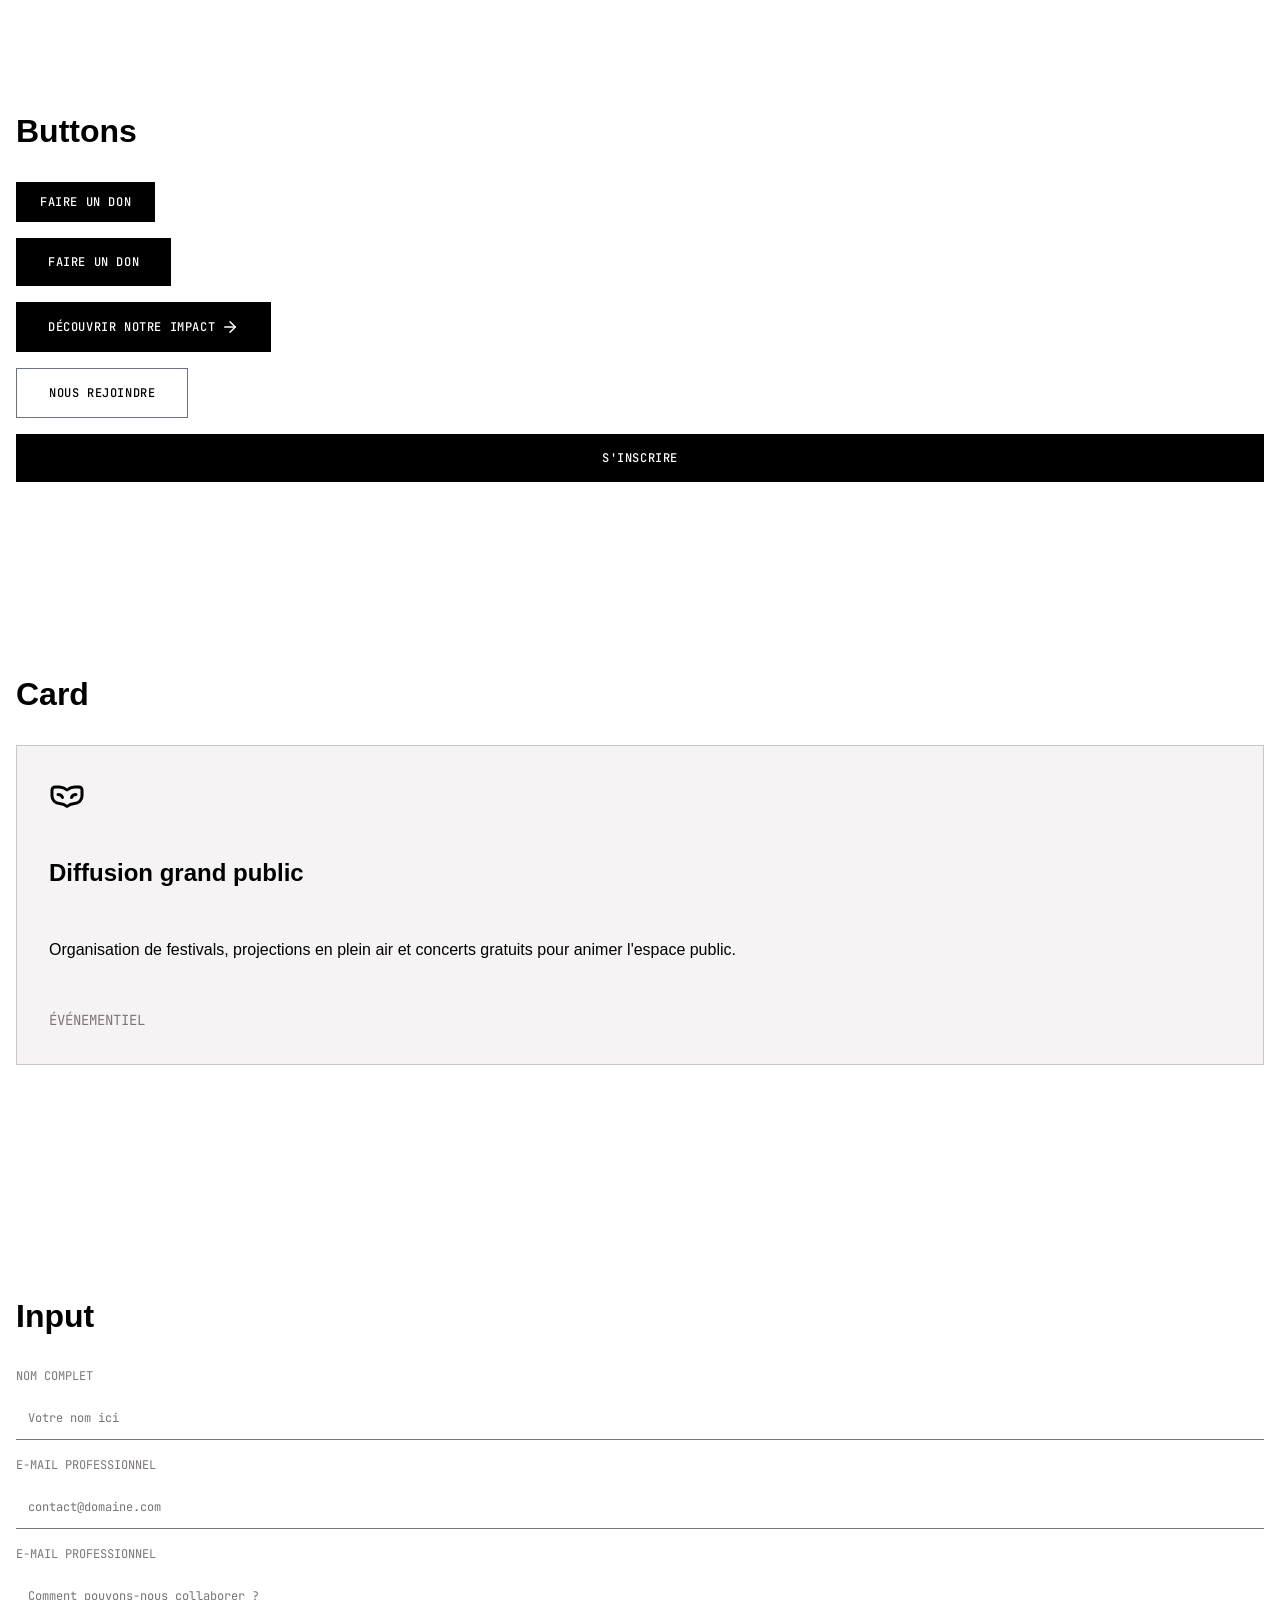
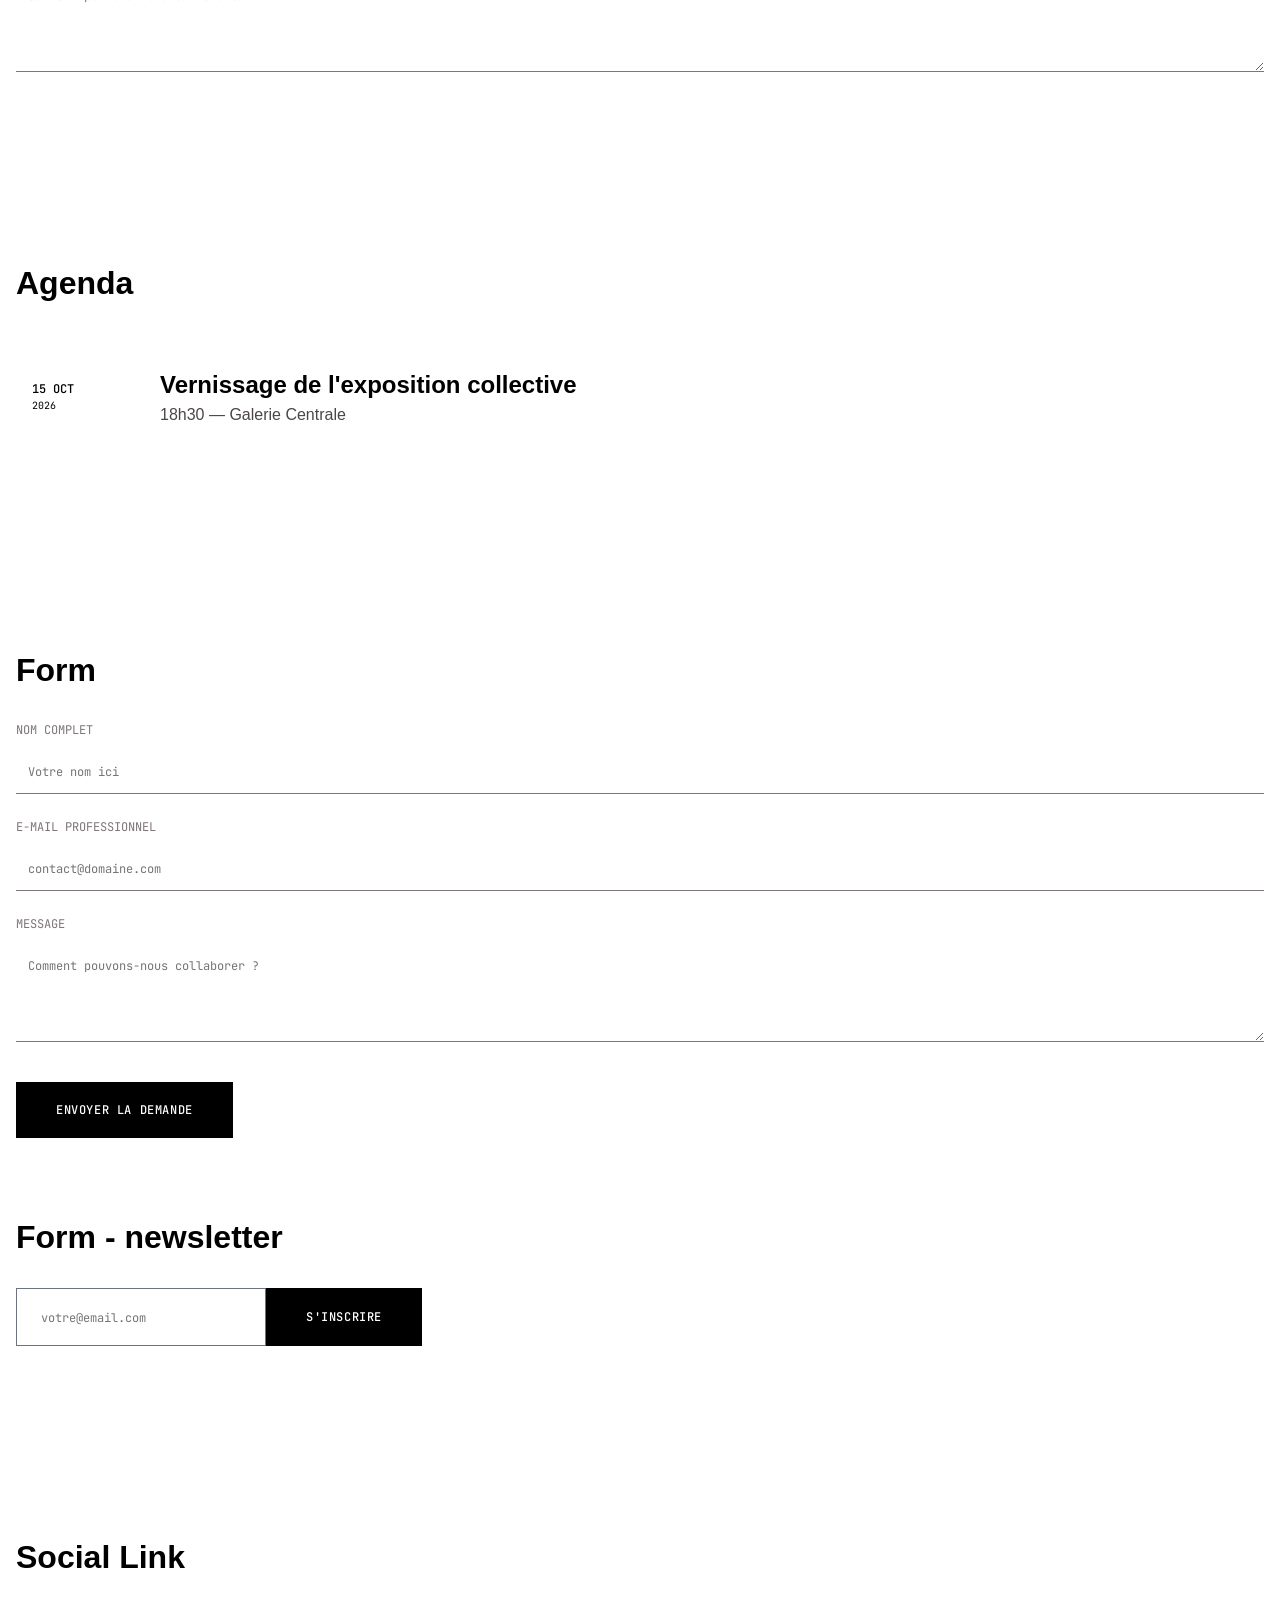
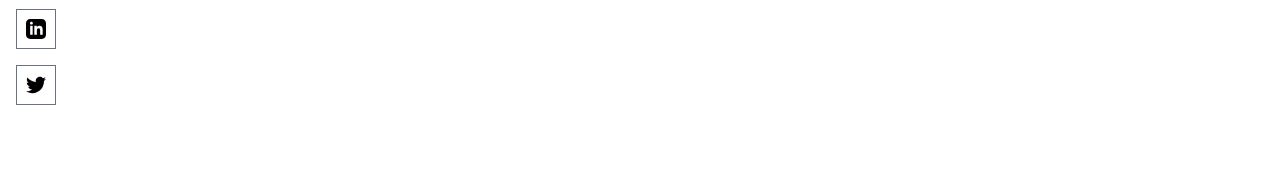
==== commit 1051394d: "fix(composants): correction accessibilité" ====
--- a/components.html
+++ b/components.html
@@ -1,5 +1,5 @@
 <!DOCTYPE html>
-<html lang="en">
+<html lang="fr">
   <head>
     <meta charset="UTF-8">
     <meta name="viewport" content="width=device-width, initial-scale=1.0">
@@ -16,258 +16,288 @@
   </head>
 
   <body>
-    <!-- Commencer sur la version mobile (mobile-first) -->
-    <!-- Exemple component button -->
-    <section class="layout-base">
-      <h2>Buttons</h2>
-      <!-- les classe flex, column, flex-start sont dans le fichier css/tools/layout -->
-      <div class="flex column flex-start">
-        <!-- button primary [small] -->
-        <button class="button__small button-primary">Faire un don</button>
-
-        <!-- button primary -->
-        <button class="button button-primary">Faire un don</button>
-
-        <!-- button primary [icon] -->
-        <button class="button__icon button-primary">
-          Découvrir notre impact
-          <svg
-            xmlns="http://www.w3.org/2000/svg"
-            width="18"
-            height="18"
-            viewBox="0 0 24 24"
-            fill="none"
-            stroke="currentColor"
-            stroke-width="2"
-            stroke-linecap="round"
-            stroke-linejoin="round"
-            class="lucide lucide-arrow-right-icon lucide-arrow-right"
-          >
-            <path d="M5 12h14" />
-            <path d="m12 5 7 7-7 7" />
-          </svg>
-        </button>
-
-        <!-- button secondary -->
-        <button class="button button-secondary">Nous rejoindre</button>
-
-        <!-- button primary [Large] -->
-        <button class="button__large button-primary">S'inscrire</button>
-      </div>
-    </section>
-
-    <!--  -->
-
-    <section class="layout-base">
-      <h2>Card</h2>
-      <!-- les classe flex, column, flex-start sont dans le fichier css/tools/layout -->
-      <div class="flex column">
-        <div class="card">
-          <div class="card-top">
-            <div class="flex column">
-              <svg
-                xmlns="http://www.w3.org/2000/svg"
-                viewBox="0 0 24 24"
-                fill="none"
-                stroke="currentColor"
-                stroke-width="2"
-                stroke-linecap="round"
-                stroke-linejoin="round"
-                class="card-icon"
-              >
-                <path d="M18 11c-1.5 0-2.5.5-3 2" />
-                <path
-                  d="M4 6a2 2 0 0 0-2 2v4a5 5 0 0 0 5 5 8 8 0 0 1 5 2 8 8 0 0 1 5-2 5 5 0 0 0 5-5V8a2 2 0 0 0-2-2h-3a8 8 0 0 0-5 2 8 8 0 0 0-5-2z"
-                />
-                <path d="M6 11c1.5 0 2.5.5 3 2" />
-              </svg>
-              <h3 class="card-title">Diffusion grand public</h3>
-              <p class="card-description">
-                Organisation de festivals, projections en plein air et concerts
-                gratuits pour animer l'espace public.
-              </p>
+    <main>
+      <!-- Commencer sur la version mobile (mobile-first) -->
+      <!-- Exemple component button -->
+      <section class="layout-base">
+        <h2>Buttons</h2>
+        <!-- les classe flex, column, flex-start sont dans le fichier css/tools/layout -->
+        <div class="flex column flex-start">
+          <!-- button primary [small] -->
+          <button type="button" class="button__small button-primary">
+            Faire un don
+          </button>
+
+          <!-- button primary -->
+          <button type="button" class="button button-primary">
+            Faire un don
+          </button>
+
+          <!-- button primary [icon] -->
+          <button type="button" class="button__icon button-primary">
+            Découvrir notre impact
+            <svg
+              xmlns="http://www.w3.org/2000/svg"
+              width="18"
+              height="18"
+              viewBox="0 0 24 24"
+              fill="none"
+              stroke="currentColor"
+              stroke-width="2"
+              stroke-linecap="round"
+              stroke-linejoin="round"
+              aria-hidden="true"
+              focusable="false"
+            >
+              <path d="M5 12h14" />
+              <path d="m12 5 7 7-7 7" />
+            </svg>
+          </button>
+
+          <!-- button secondary -->
+          <button type="button" class="button button-secondary">
+            Nous rejoindre
+          </button>
+
+          <!-- button primary [Large] -->
+          <button type="button" class="button__large button-primary">
+            S'inscrire
+          </button>
+        </div>
+      </section>
+
+      <!--  -->
+
+      <section class="layout-base">
+        <h2>Card</h2>
+        <!-- les classe flex, column, flex-start sont dans le fichier css/tools/layout -->
+        <div class="flex column">
+          <div class="card">
+            <div class="card-top">
+              <div class="flex column">
+                <svg
+                  xmlns="http://www.w3.org/2000/svg"
+                  viewBox="0 0 24 24"
+                  fill="none"
+                  stroke="currentColor"
+                  stroke-width="2"
+                  stroke-linecap="round"
+                  stroke-linejoin="round"
+                  aria-hidden="true"
+                  focusable="false"
+                  class="card-icon"
+                >
+                  <path d="M18 11c-1.5 0-2.5.5-3 2" />
+                  <path
+                    d="M4 6a2 2 0 0 0-2 2v4a5 5 0 0 0 5 5 8 8 0 0 1 5 2 8 8 0 0 1 5-2 5 5 0 0 0 5-5V8a2 2 0 0 0-2-2h-3a8 8 0 0 0-5 2 8 8 0 0 0-5-2z"
+                  />
+                  <path d="M6 11c1.5 0 2.5.5 3 2" />
+                </svg>
+                <h3 class="card-title">Diffusion grand public</h3>
+                <p class="card-description">
+                  Organisation de festivals, projections en plein air et
+                  concerts gratuits pour animer l'espace public.
+                </p>
+              </div>
             </div>
-          </div>
-          <div class="card-bottom">
-            <span class="card-label">Événementiel</span>
-          </div>
-        </div>
-
-        <br>
-      </div>
-    </section>
-
-    <section class="layout-base">
-      <h2>Input</h2>
-      <!-- les classe flex, column, flex-start sont dans le fichier css/tools/layout -->
-      <div class="flex column">
-        <div class="input-group">
-          <label class="input-label" for="name">Nom Complet</label>
-          <input
-            class="input"
-            id="name"
-            name="name"
-            placeholder="Votre nom ici"
-            type="text"
-            autocomplete="name"
-          >
-        </div>
-
-        <div class="input-group">
-          <label class="input-label" for="email">E-mail Professionnel</label>
-          <input
-            class="input"
-            id="email"
-            name="email"
-            placeholder="contact@domaine.com"
-            type="email"
-            autocomplete="email"
-          >
-        </div>
-
-        <div class="input-group">
-          <label class="input-label" for="message">E-mail Professionnel</label>
-          <textarea
-            class="textarea"
-            id="message"
-            name="message"
-            placeholder="Comment pouvons-nous collaborer ?"
-            type="email"
-            autocomplete="message"
-            rows="4"
-          ></textarea>
-        </div>
-      </div>
-    </section>
-
-    <section class="layout-base">
-      <h2>Agenda</h2>
-      <!-- les classe flex, column, flex-start sont dans le fichier css/tools/layout -->
-      <div class="flex column">
-        <div class="agenda-item">
-          <div class="agenda-item-left">
-            <span>15 OCT</span>
-            <span>2026</span>
-          </div>
-          <div class="agenda-item-right">
-            <h4 class="agenda-item-right-title">
-              Vernissage de l'exposition collective
-            </h4>
-            <span class="agenda-item-right-meta">18h30 — Galerie Centrale</span>
-          </div>
-          <svg
-            xmlns="http://www.w3.org/2000/svg"
-            viewBox="0 0 24 24"
-            fill="none"
-            stroke="currentColor"
-            stroke-width="2"
-            stroke-linecap="round"
-            stroke-linejoin="round"
-            class="agenda-item__icon"
-          >
-            <path d="m9 18 6-6-6-6" />
-          </svg>
-        </div>
-      </div>
-    </section>
-
-    <section class="layout-base">
-      <h2>Form</h2>
-      <!-- les classe flex, column, flex-start sont dans le fichier css/tools/layout -->
-      <div class="flex column">
-        <form class="form">
-          <fieldset class="field">
-            <legend>Vos informations</legend>
-            <div class="input-group">
-              <label class="input-label" for="name">Nom Complet</label>
-              <input
-                class="input"
-                id="name"
-                name="name"
-                placeholder="Votre nom ici"
-                type="text"
-                autocomplete="name"
+            <div class="card-bottom">
+              <span class="card-label">Événementiel</span>
+            </div>
+          </div>
+
+          <br>
+        </div>
+      </section>
+
+      <section class="layout-base">
+        <h2>Input</h2>
+        <!-- les classe flex, column, flex-start sont dans le fichier css/tools/layout -->
+        <div class="flex column">
+          <div class="input-group">
+            <label class="input-label" for="name">Nom Complet</label>
+            <input
+              class="input"
+              id="name"
+              name="name"
+              placeholder="Votre nom ici"
+              type="text"
+              autocomplete="name"
+            >
+          </div>
+
+          <div class="input-group">
+            <label class="input-label" for="email">E-mail Professionnel</label>
+            <input
+              class="input"
+              id="email"
+              name="email"
+              placeholder="contact@domaine.com"
+              type="email"
+              autocomplete="email"
+            >
+          </div>
+
+          <div class="input-group">
+            <label class="input-label" for="message"
+              >E-mail Professionnel</label
+            >
+            <textarea
+              class="textarea"
+              id="message"
+              name="message"
+              placeholder="Comment pouvons-nous collaborer ?"
+              type="email"
+              autocomplete="message"
+              rows="4"
+            ></textarea>
+          </div>
+        </div>
+      </section>
+
+      <section class="layout-base">
+        <h2>Agenda</h2>
+        <!-- les classe flex, column, flex-start sont dans le fichier css/tools/layout -->
+        <div class="flex column">
+          <div class="agenda-item">
+            <div class="agenda-item-left">
+              <span>15 OCT</span>
+              <span>2026</span>
+            </div>
+            <div class="agenda-item-right">
+              <h4 class="agenda-item-right-title">
+                Vernissage de l'exposition collective
+              </h4>
+              <span class="agenda-item-right-meta"
+                >18h30 — Galerie Centrale</span
               >
             </div>
-
-            <div class="input-group">
-              <label class="input-label" for="email"
-                >E-mail Professionnel</label
-              >
-              <input
-                class="input"
-                id="email"
-                name="email"
-                placeholder="contact@domaine.com"
-                type="email"
-                autocomplete="email"
-              >
-            </div>
-
-            <div class="input-group">
-              <label class="input-label" for="message">Message</label>
-              <textarea
-                class="textarea"
-                id="message"
-                name="message"
-                placeholder="Comment pouvons-nous collaborer ?"
-                autocomplete="off"
-                rows="4"
-              ></textarea>
-            </div>
-          </fieldset>
-          <button class="button button-primary" type="submit">
-            Envoyer la demande
-          </button>
-        </form>
-      </div>
-
-      <br>
-      <br>
-
-      <h2>Form - newsletter</h2>
-      <div class="flex column">
-        <form class="form__newsletter">
-          <fieldset>
-            <legend>Vos informations</legend>
-            <div class="input-group__newsletter">
-              <input
-                class="input__newsletter"
-                id="email"
-                name="email"
-                placeholder="votre@email.com"
-                type="email"
-                autocomplete="name"
-              >
-            </div>
-          </fieldset>
-          <button class="button button-primary" type="submit">
-            S'inscrire
-          </button>
-        </form>
-      </div>
-    </section>
-
-    <section class="layout-base">
-      <h2>Social Link</h2>
-
-      <div class="flex column">
-        <a class="social-link" href="#">
-          <svg class="social-link__icon" viewBox="0 0 24 24">
-            <path
-              d="M19 0h-14c-2.761 0-5 2.239-5 5v14c0 2.761 2.239 5 5 5h14c2.762 0 5-2.239 5-5v-14c0-2.761-2.238-5-5-5zm-11 19h-3v-11h3v11zm-1.5-12.268c-.966 0-1.75-.79-1.75-1.764s.784-1.764 1.75-1.764 1.75.79 1.75 1.764-.783 1.764-1.75 1.764zm13.5 12.268h-3v-5.604c0-3.368-4-3.113-4 0v5.604h-3v-11h3v1.765c1.396-2.586 7-2.777 7 2.476v6.759z"
-            ></path>
-          </svg>
-        </a>
-
-        <a class="social-link" href="#">
-          <svg class="social-link__icon" viewBox="0 0 24 24">
-            <path
-              d="M24 4.557c-.883.392-1.832.656-2.828.775 1.017-.609 1.798-1.574 2.165-2.724-.951.564-2.005.974-3.127 1.195-.897-.957-2.178-1.555-3.594-1.555-3.179 0-5.515 2.966-4.797 6.045-4.091-.205-7.719-2.165-10.148-5.144-1.29 2.213-.669 5.108 1.523 6.574-.806-.026-1.566-.247-2.229-.616-.054 2.281 1.581 4.415 3.949 4.89-.693.188-1.452.232-2.224.084.626 1.956 2.444 3.379 4.6 3.419-2.07 1.623-4.678 2.348-7.29 2.04 2.179 1.397 4.768 2.212 7.548 2.212 9.142 0 14.307-7.721 13.995-14.646.962-.695 1.797-1.562 2.457-2.549z"
-            ></path>
-          </svg>
-        </a>
-      </div>
-    </section>
+            <svg
+              xmlns="http://www.w3.org/2000/svg"
+              viewBox="0 0 24 24"
+              fill="none"
+              stroke="currentColor"
+              stroke-width="2"
+              stroke-linecap="round"
+              stroke-linejoin="round"
+              class="agenda-item__icon"
+              aria-hidden="true"
+              focusable="false"
+            >
+              <path d="m9 18 6-6-6-6" />
+            </svg>
+          </div>
+        </div>
+      </section>
+
+      <section class="layout-base">
+        <h2>Form</h2>
+        <!-- les classe flex, column, flex-start sont dans le fichier css/tools/layout -->
+        <div class="flex column">
+          <form class="form">
+            <fieldset class="field">
+              <legend>Vos informations</legend>
+              <div class="input-group">
+                <label class="input-label" for="name">Nom Complet</label>
+                <input
+                  class="input"
+                  id="name"
+                  name="name"
+                  placeholder="Votre nom ici"
+                  type="text"
+                  autocomplete="name"
+                >
+              </div>
+
+              <div class="input-group">
+                <label class="input-label" for="email"
+                  >E-mail Professionnel</label
+                >
+                <input
+                  class="input"
+                  id="email"
+                  name="email"
+                  placeholder="contact@domaine.com"
+                  type="email"
+                  autocomplete="email"
+                >
+              </div>
+
+              <div class="input-group">
+                <label class="input-label" for="message">Message</label>
+                <textarea
+                  class="textarea"
+                  id="message"
+                  name="message"
+                  placeholder="Comment pouvons-nous collaborer ?"
+                  autocomplete="off"
+                  rows="4"
+                ></textarea>
+              </div>
+            </fieldset>
+            <button class="button button-primary" type="submit">
+              Envoyer la demande
+            </button>
+          </form>
+        </div>
+
+        <br>
+        <br>
+
+        <h2>Form - newsletter</h2>
+        <div class="flex column">
+          <form class="form__newsletter">
+            <fieldset>
+              <legend>Vos informations</legend>
+              <div class="input-group__newsletter">
+                <input
+                  class="input__newsletter"
+                  id="email"
+                  name="email"
+                  placeholder="votre@email.com"
+                  type="email"
+                  autocomplete="email"
+                  aria-label="Adresse e-mail"
+                >
+              </div>
+            </fieldset>
+            <button class="button button-primary" type="submit">
+              S'inscrire
+            </button>
+          </form>
+        </div>
+      </section>
+
+      <section class="layout-base">
+        <h2>Social Link</h2>
+
+        <div class="flex column">
+          <a class="social-link" aria-label="Linkedin" href="#">
+            <svg
+              aria-hidden="true"
+              focusable="false"
+              class="social-link__icon"
+              viewBox="0 0 24 24"
+            >
+              <path
+                d="M19 0h-14c-2.761 0-5 2.239-5 5v14c0 2.761 2.239 5 5 5h14c2.762 0 5-2.239 5-5v-14c0-2.761-2.238-5-5-5zm-11 19h-3v-11h3v11zm-1.5-12.268c-.966 0-1.75-.79-1.75-1.764s.784-1.764 1.75-1.764 1.75.79 1.75 1.764-.783 1.764-1.75 1.764zm13.5 12.268h-3v-5.604c0-3.368-4-3.113-4 0v5.604h-3v-11h3v1.765c1.396-2.586 7-2.777 7 2.476v6.759z"
+              ></path>
+            </svg>
+          </a>
+
+          <a class="social-link" aria-label="X (Twitter)" href="#">
+            <svg
+              aria-hidden="true"
+              focusable="false"
+              class="social-link__icon"
+              viewBox="0 0 24 24"
+            >
+              <path
+                d="M24 4.557c-.883.392-1.832.656-2.828.775 1.017-.609 1.798-1.574 2.165-2.724-.951.564-2.005.974-3.127 1.195-.897-.957-2.178-1.555-3.594-1.555-3.179 0-5.515 2.966-4.797 6.045-4.091-.205-7.719-2.165-10.148-5.144-1.29 2.213-.669 5.108 1.523 6.574-.806-.026-1.566-.247-2.229-.616-.054 2.281 1.581 4.415 3.949 4.89-.693.188-1.452.232-2.224.084.626 1.956 2.444 3.379 4.6 3.419-2.07 1.623-4.678 2.348-7.29 2.04 2.179 1.397 4.768 2.212 7.548 2.212 9.142 0 14.307-7.721 13.995-14.646.962-.695 1.797-1.562 2.457-2.549z"
+              ></path>
+            </svg>
+          </a>
+        </div>
+      </section>
+    </main>
   </body>
 </html>
--- a/css/index.css
+++ b/css/index.css
@@ -12,10 +12,15 @@
 @import "./components/agenda-item.css";
 
 /* sections */
+
 @import "./sections/form.css";
 @import "./sections/projects.css";
 @import "./sections/agenda.css";
 @import "./sections/footer.css";
+@import "sections/navbar.css";
+@import "sections/hero.css";
+@import "sections/chiffres.css";
+@import "sections/newsletter.css";
 
 /* Variable css */
 :root {
@@ -95,202 +100,3 @@
 * {
   scroll-behavior: smooth;
 }
-
-body p {
-  line-height: 2;
-}
-
-/* NAVEBAR STYLE */
-
-.navbar_bloc {
-  position: sticky;
-  top: 0px;
-
-  background-color: #fbf9f8;
-  padding-bottom: 1rem;
-  padding-top: 1rem;
-  border-bottom: 0.1px solid rgba(128, 128, 128, 0.466);
-}
-
-.navbar_bloc .base_width {
-  display: flex;
-  justify-content: space-between;
-  align-items: center;
-
-  flex-wrap: wrap;
-}
-
-.navbar_bloc .navbar_logo {
-  font-size: 1.5rem;
-  font-weight: bold;
-  text-transform: capitalize;
-}
-
-.navbar_bloc .base_width .navebar_links {
-  list-style-type: none;
-  list-style: none;
-  margin: 0;
-  padding: 0;
-
-  font-weight: 500;
-}
-
-.navbar_bloc .base_width .navebar_links li {
-  display: inline-block;
-}
-
-.navbar_bloc .base_width .navebar_links li a {
-  text-decoration: none;
-  display: inline-block;
-  padding: 0.5rem 0.1rem;
-  margin-left: 0.7rem;
-  margin-right: 0.7rem;
-  font-size: 0.96rem;
-
-  color: var(--color-secondary);
-  text-transform: capitalize;
-  border-bottom: 2px solid transparent;
-}
-
-.navbar_bloc .base_width .navebar_links li:first-child a {
-  color: var(--border-color-primary);
-  border-bottom: 2px solid var(--border-color-primary);
-}
-
-.navbar_bloc .base_width .navebar_links li:hover a {
-  color: var(--border-color-primary);
-  border-bottom: 2px solid var(--border-color-primary);
-}
-
-.navbar_bloc .navbar_btn_don {
-  color: var(--color);
-
-  transition: 0.3s all ease-in-out;
-}
-
-@media screen and (max-width: 768px) {
-  .navbar_bloc .base_width {
-    justify-content: center;
-    align-items: center;
-  }
-
-  .navbar_bloc .base_width .navebar_links {
-    width: 100%;
-    text-align: center;
-  }
-}
-
-/* header heros  */
-.hero_section {
-  background-color: rgb(255, 254, 254);
-  min-height: 65vh;
-  display: flex;
-  justify-content: space-between;
-  align-items: center;
-  padding-right: 5rem;
-  padding-left: 5rem;
-}
-
-.principal_container {
-  display: flex;
-  justify-content: space-around;
-  align-items: center;
-  gap: 52px;
-}
-
-.left_box .small_title {
-  color: var(--border-color-secondary);
-  font-size: 0.9rem;
-}
-
-.btn-group {
-  margin-top: 20px;
-  margin-bottom: 20px;
-  display: inline-flex;
-}
-
-.btn-group button:first-child {
-  margin-right: 2rem;
-}
-
-.left_box h1 {
-  font-weight: 500;
-  line-height: 1.1;
-}
-
-.left_box .description-title {
-  color: var(--color-secondary);
-}
-
-@media screen and (max-width: 768px) {
-  .hero_section {
-    padding-right: 0rem;
-    padding-left: 0rem;
-  }
-
-  .principal_container {
-    flex-wrap: wrap;
-    row-gap: 52px;
-    column-gap: 0px;
-  }
-
-  .left_box {
-    text-align: center;
-  }
-}
-
-@media screen and (max-width: 375px) {
-  .base_width {
-    width: 97%;
-    margin: auto;
-  }
-}
-
-/* NOS CHIFFRES */
-.chiffre_section {
-  background-color: var(--border-color-primary);
-  color: var(--color);
-}
-
-.chiffre_section h2 {
-  text-align: center;
-}
-
-.chiffre_section .chiffre_content {
-  display: flex;
-  justify-content: space-around;
-}
-
-.chiffre_section .chiffre_content .big_title_chiffre {
-  margin-top: 0.2rem;
-  margin-bottom: 2rem;
-  font-size: 2.5rem;
-  line-height: 3rem;
-  font-weight: 700;
-}
-
-.chiffre_section .chiffre_content article {
-  width: 30%;
-}
-
-.chiffre_section .chiffre_content .small_title {
-  text-transform: uppercase;
-  color: var(--border-color-secondary);
-}
-
-@media screen and (max-width: 768px) {
-  .chiffre_section .chiffre_content {
-    flex-wrap: wrap;
-  }
-
-  .chiffre_section .chiffre_content article {
-    width: 100%;
-  }
-
-  .chiffre_section .chiffre_content .big_title_chiffre {
-    margin-top: 0rem;
-    margin-bottom: 2rem;
-    font-size: 1.8rem;
-    line-height: 1rem;
-  }
-}
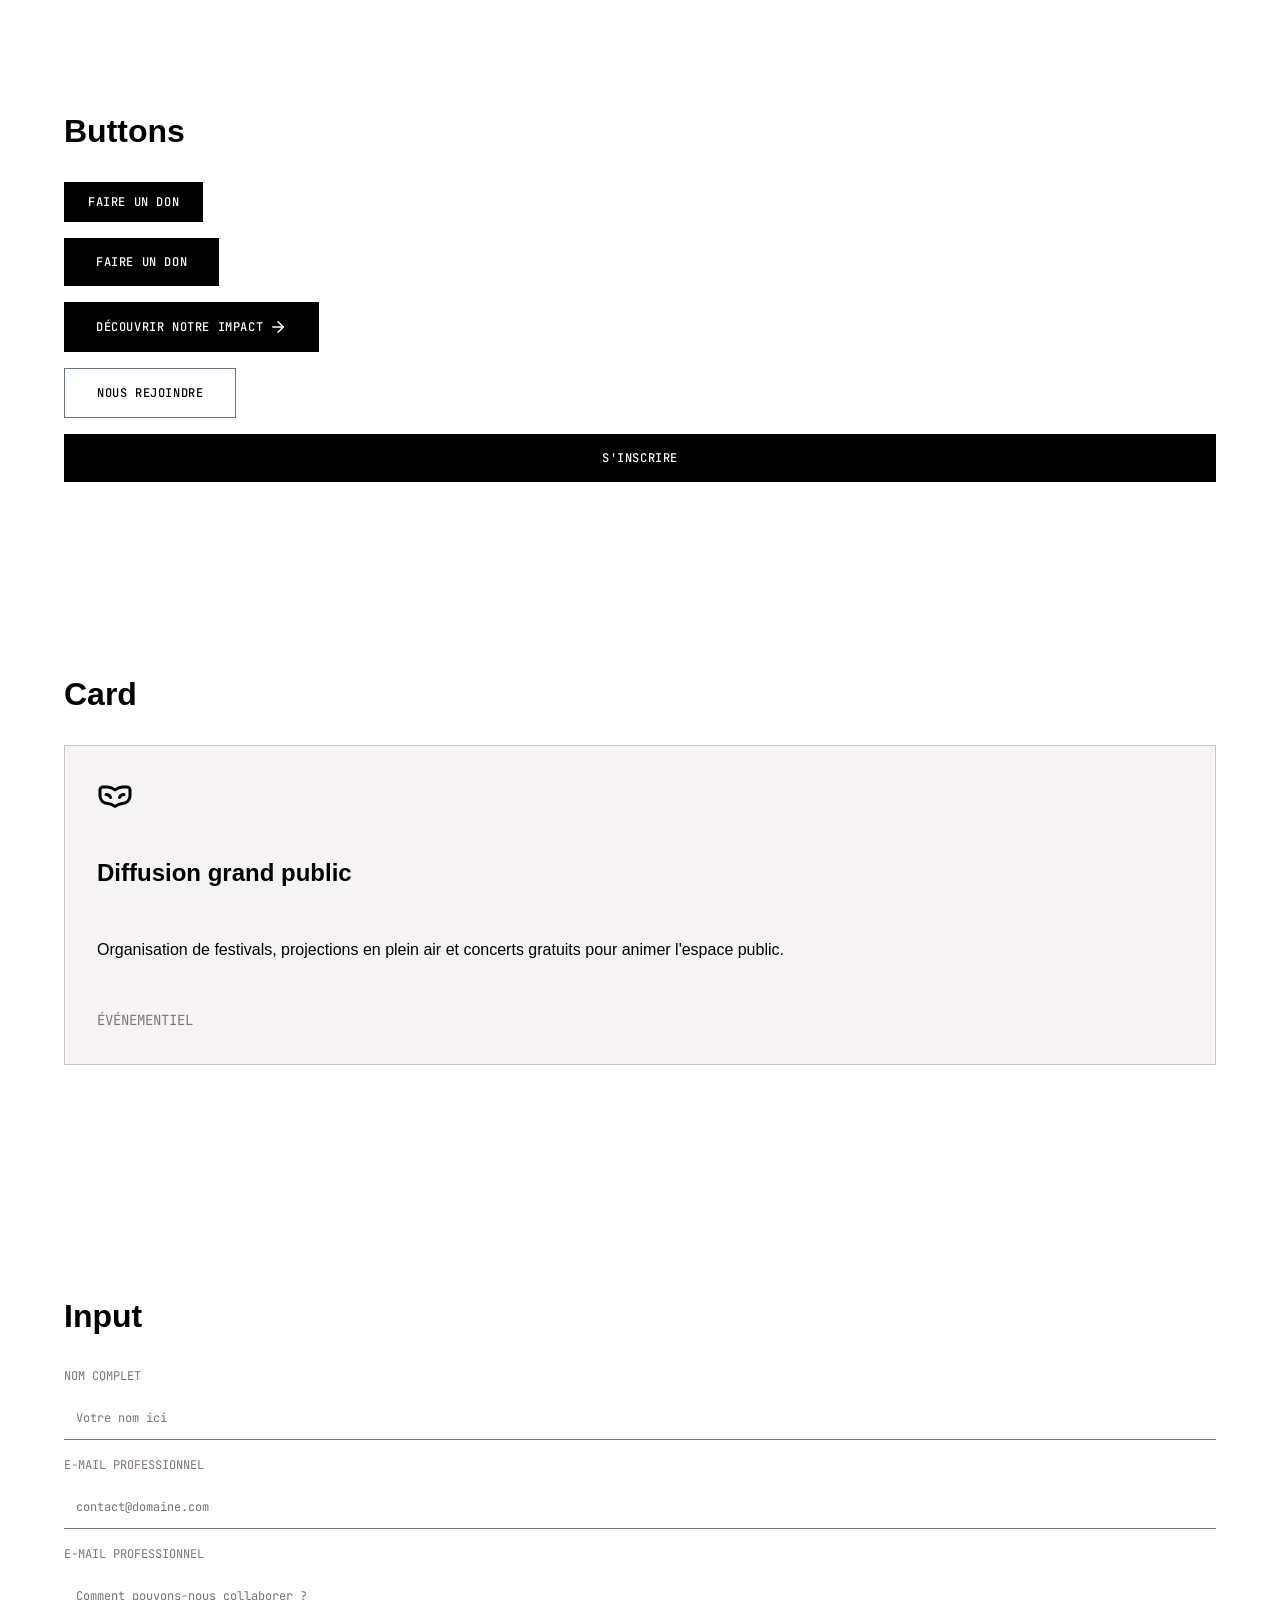
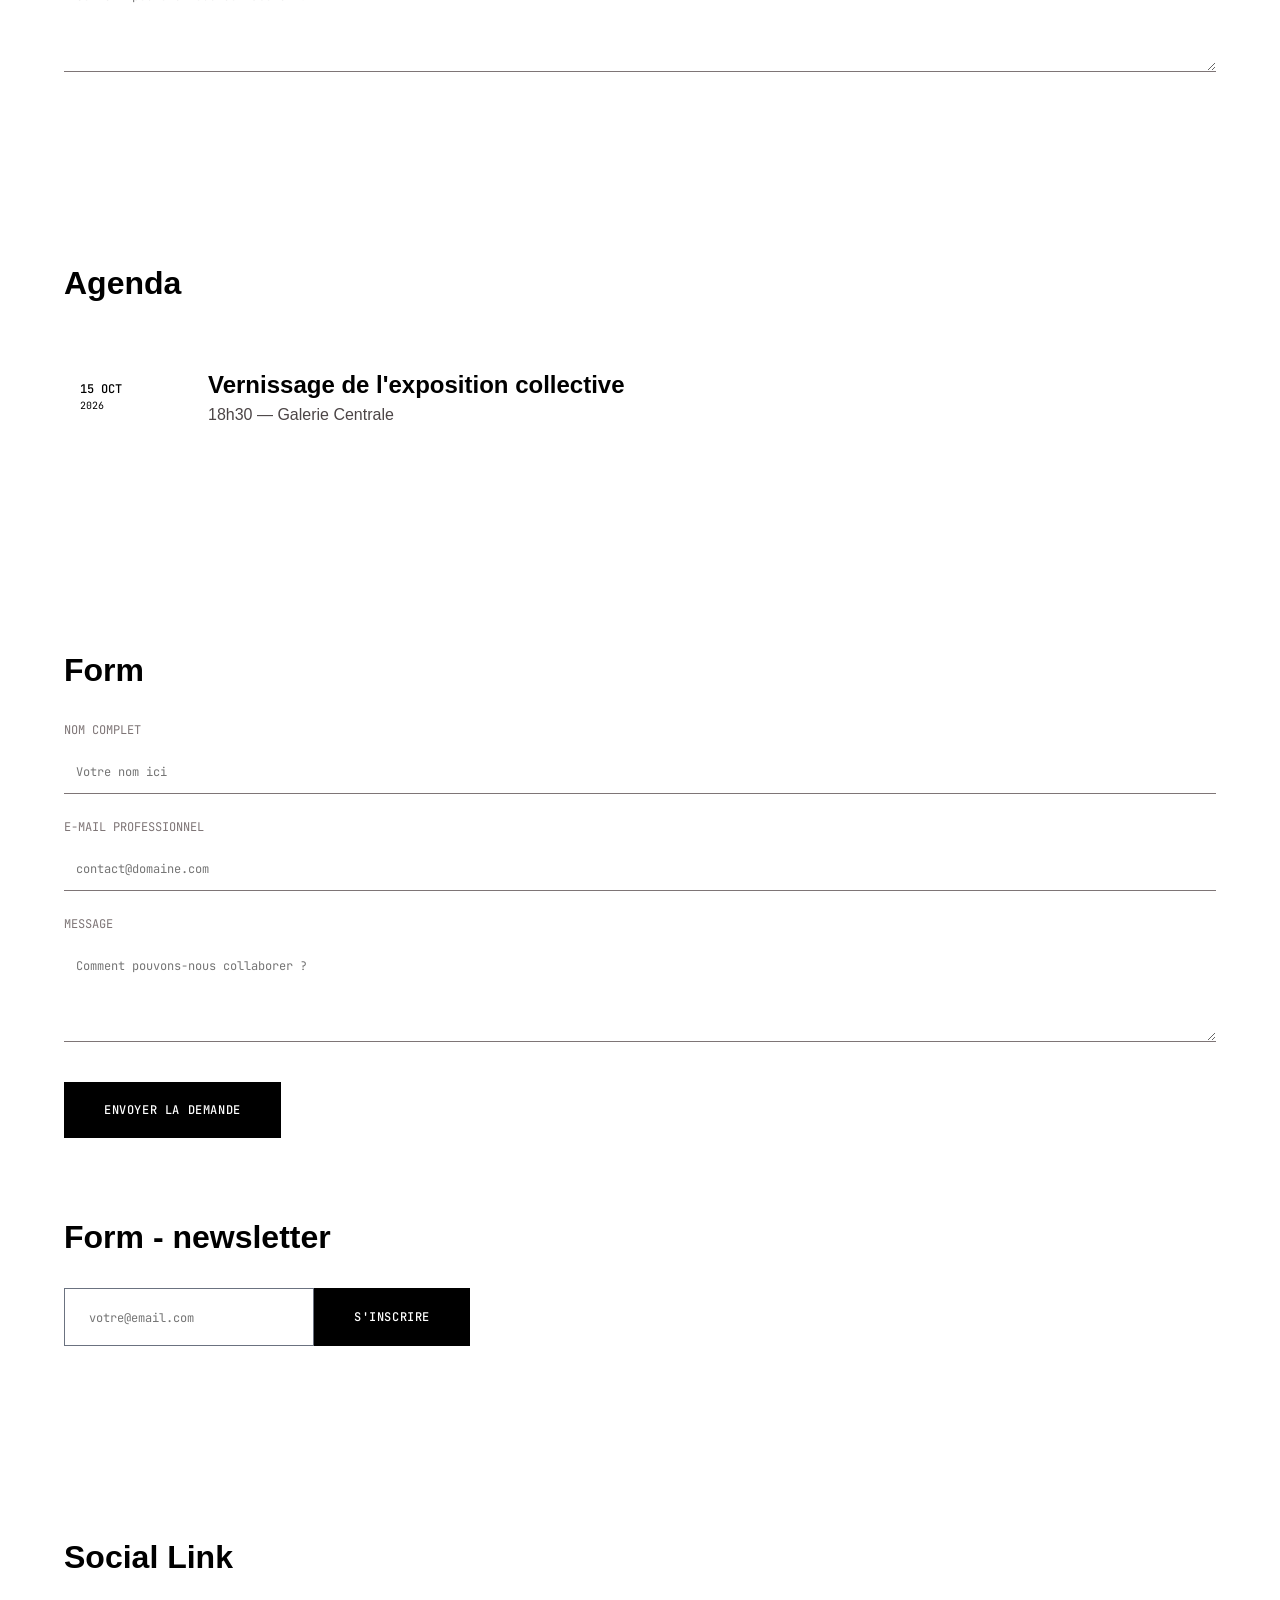
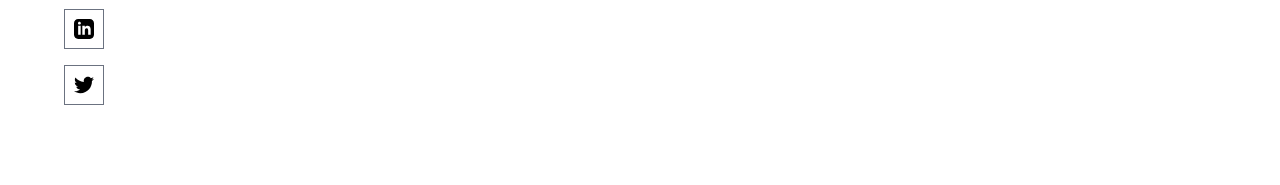
==== commit 70d734d2: "fix(*): correction de bugs et amélioration du layout" ====
--- a/components.html
+++ b/components.html
@@ -164,9 +164,9 @@
               <span>2026</span>
             </div>
             <div class="agenda-item-right">
-              <h4 class="agenda-item-right-title">
+              <h3 class="agenda-item-right-title">
                 Vernissage de l'exposition collective
-              </h4>
+              </h3>
               <span class="agenda-item-right-meta"
                 >18h30 — Galerie Centrale</span
               >
--- a/css/index.css
+++ b/css/index.css
@@ -66,6 +66,7 @@
   /* Background */
   --background: #ffffff;
   --background-secondary: rgb(239, 237, 237);
+  --background-secondary-b: #fbf9f8;
   --background-agenda: rgb(228, 226, 226);
 
   /* Color */
